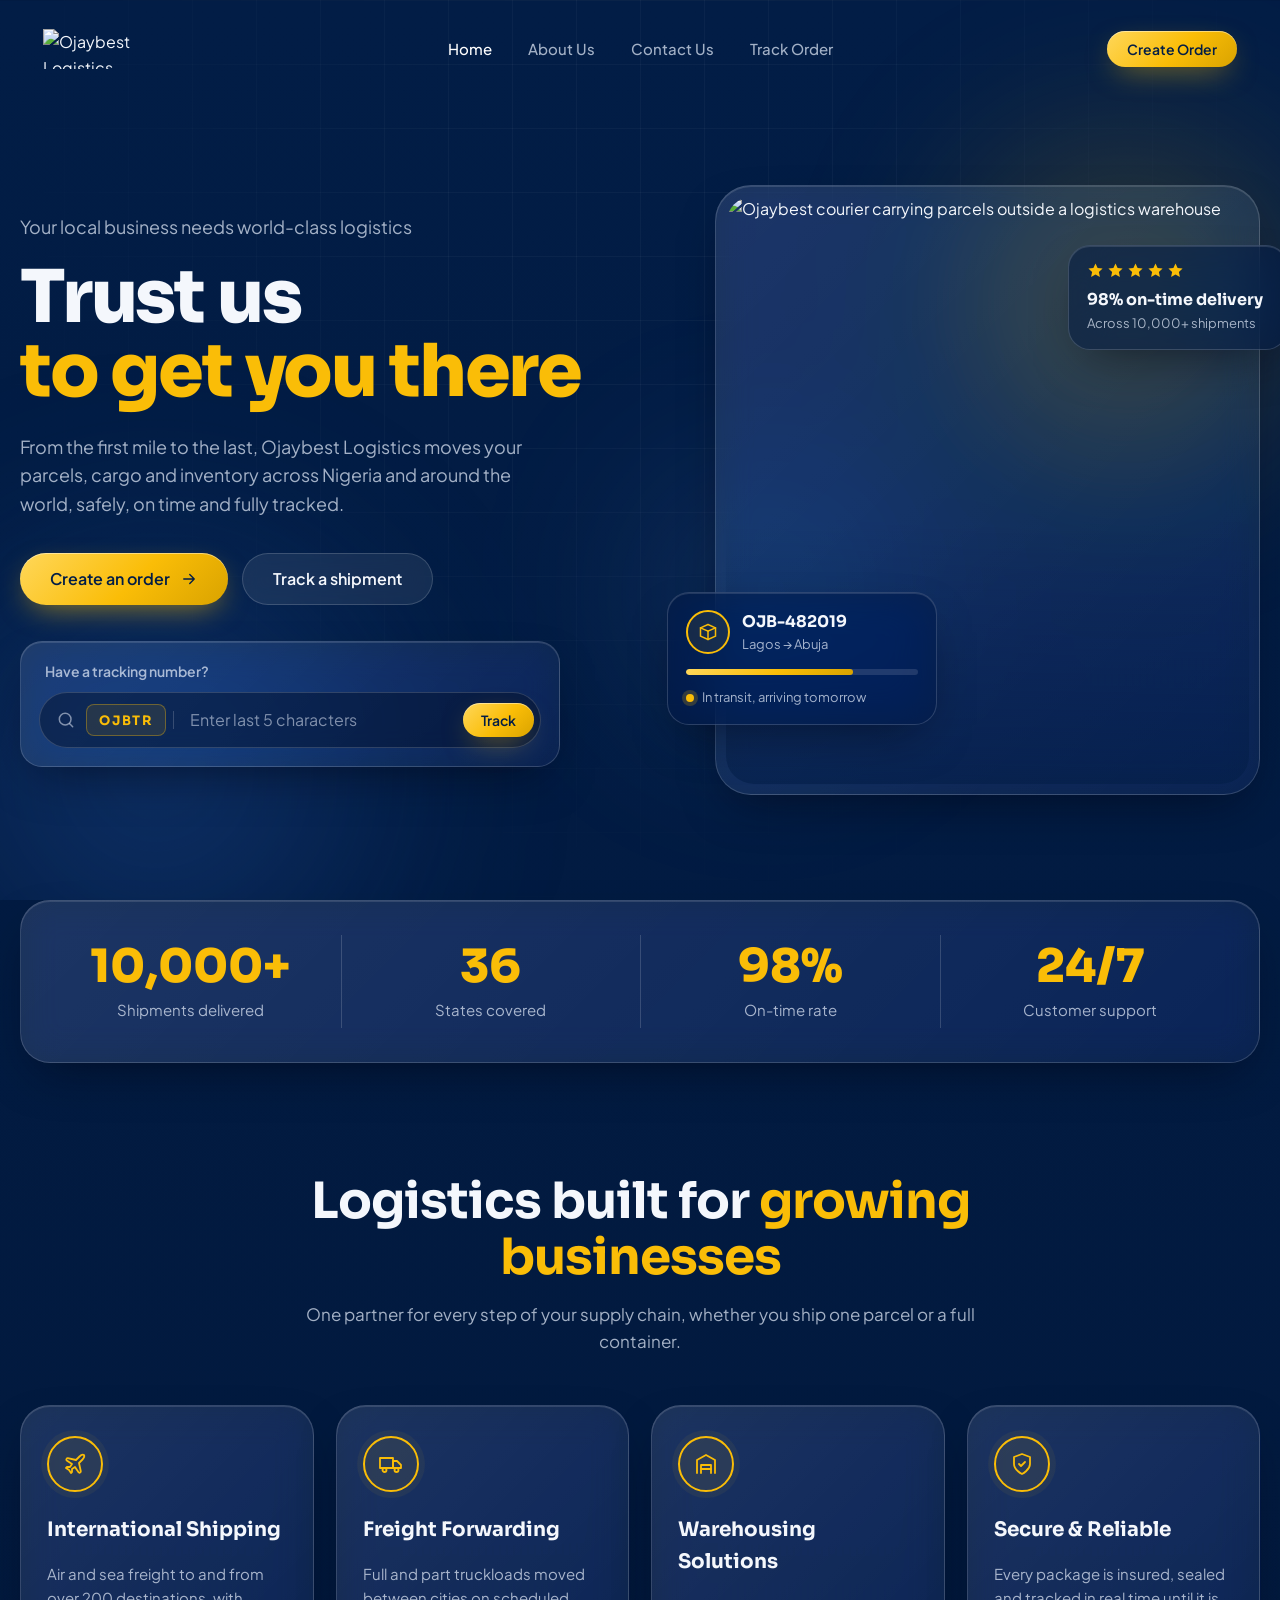
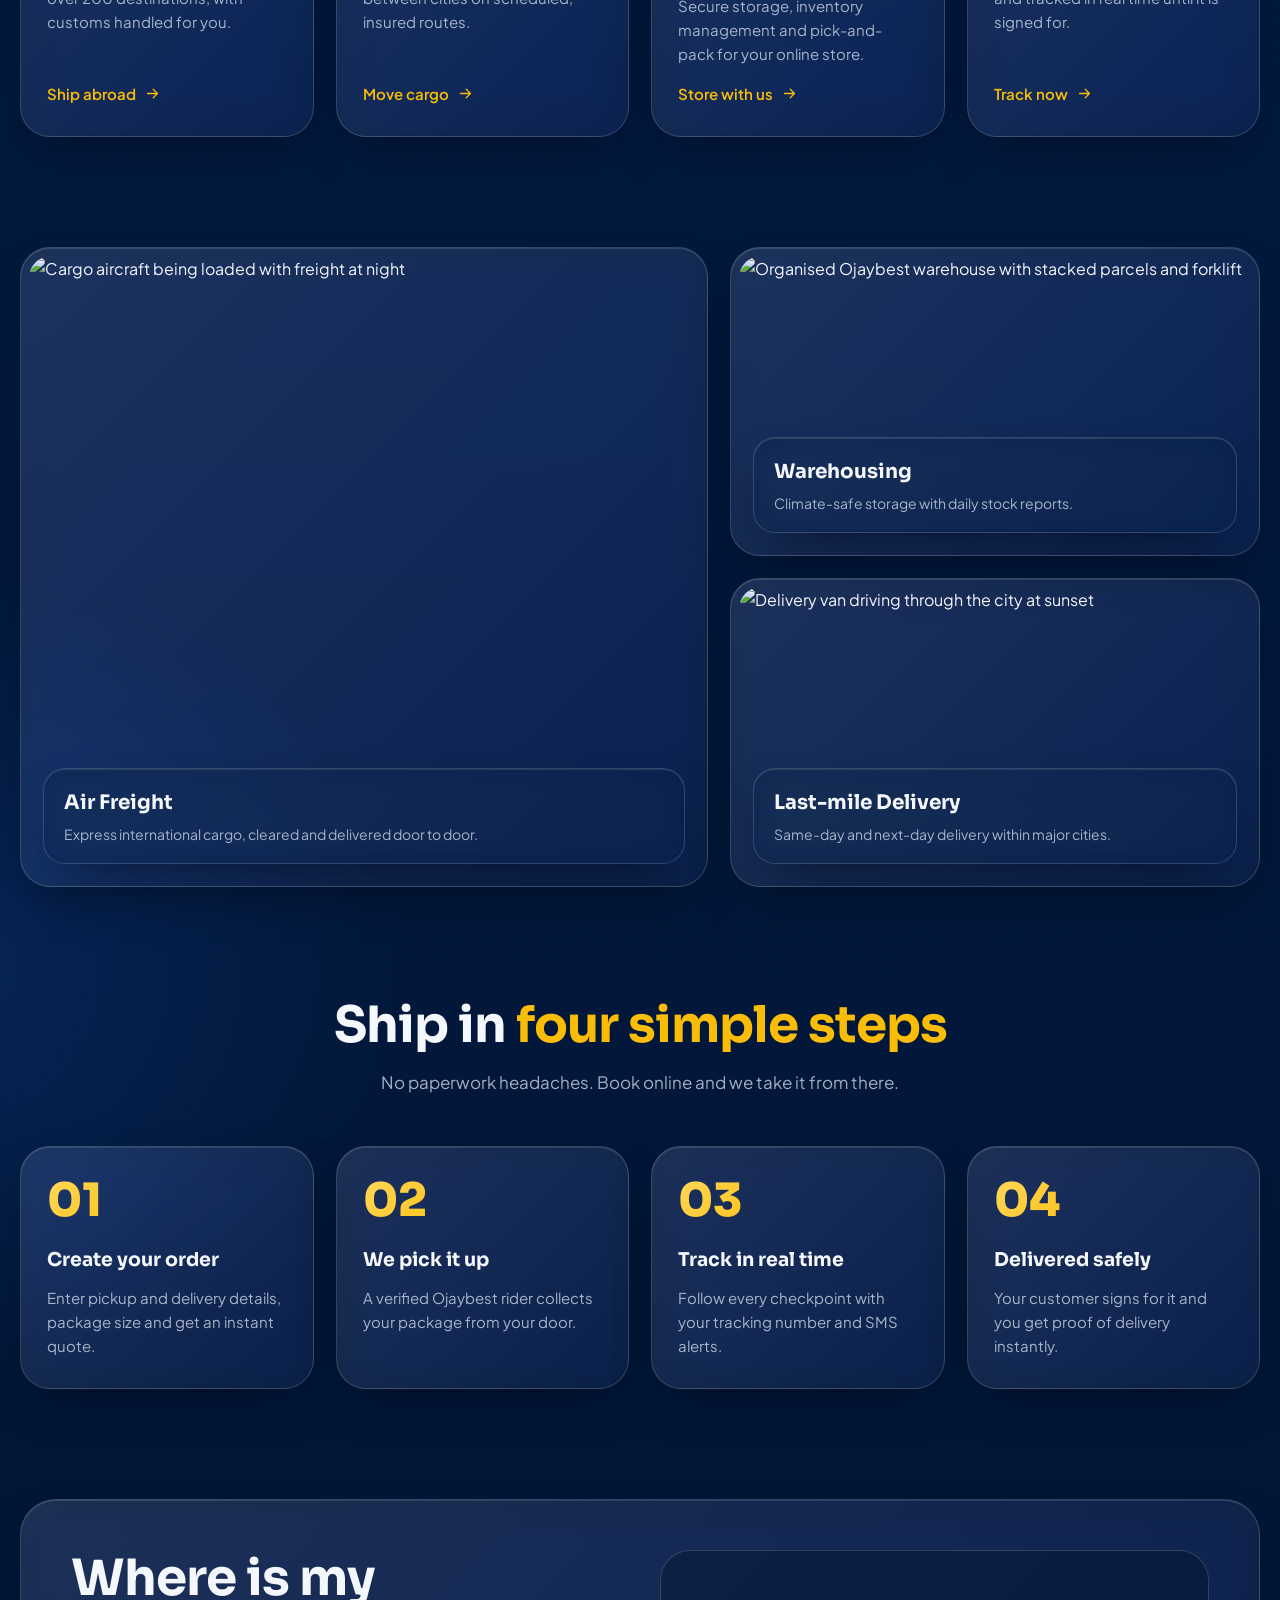
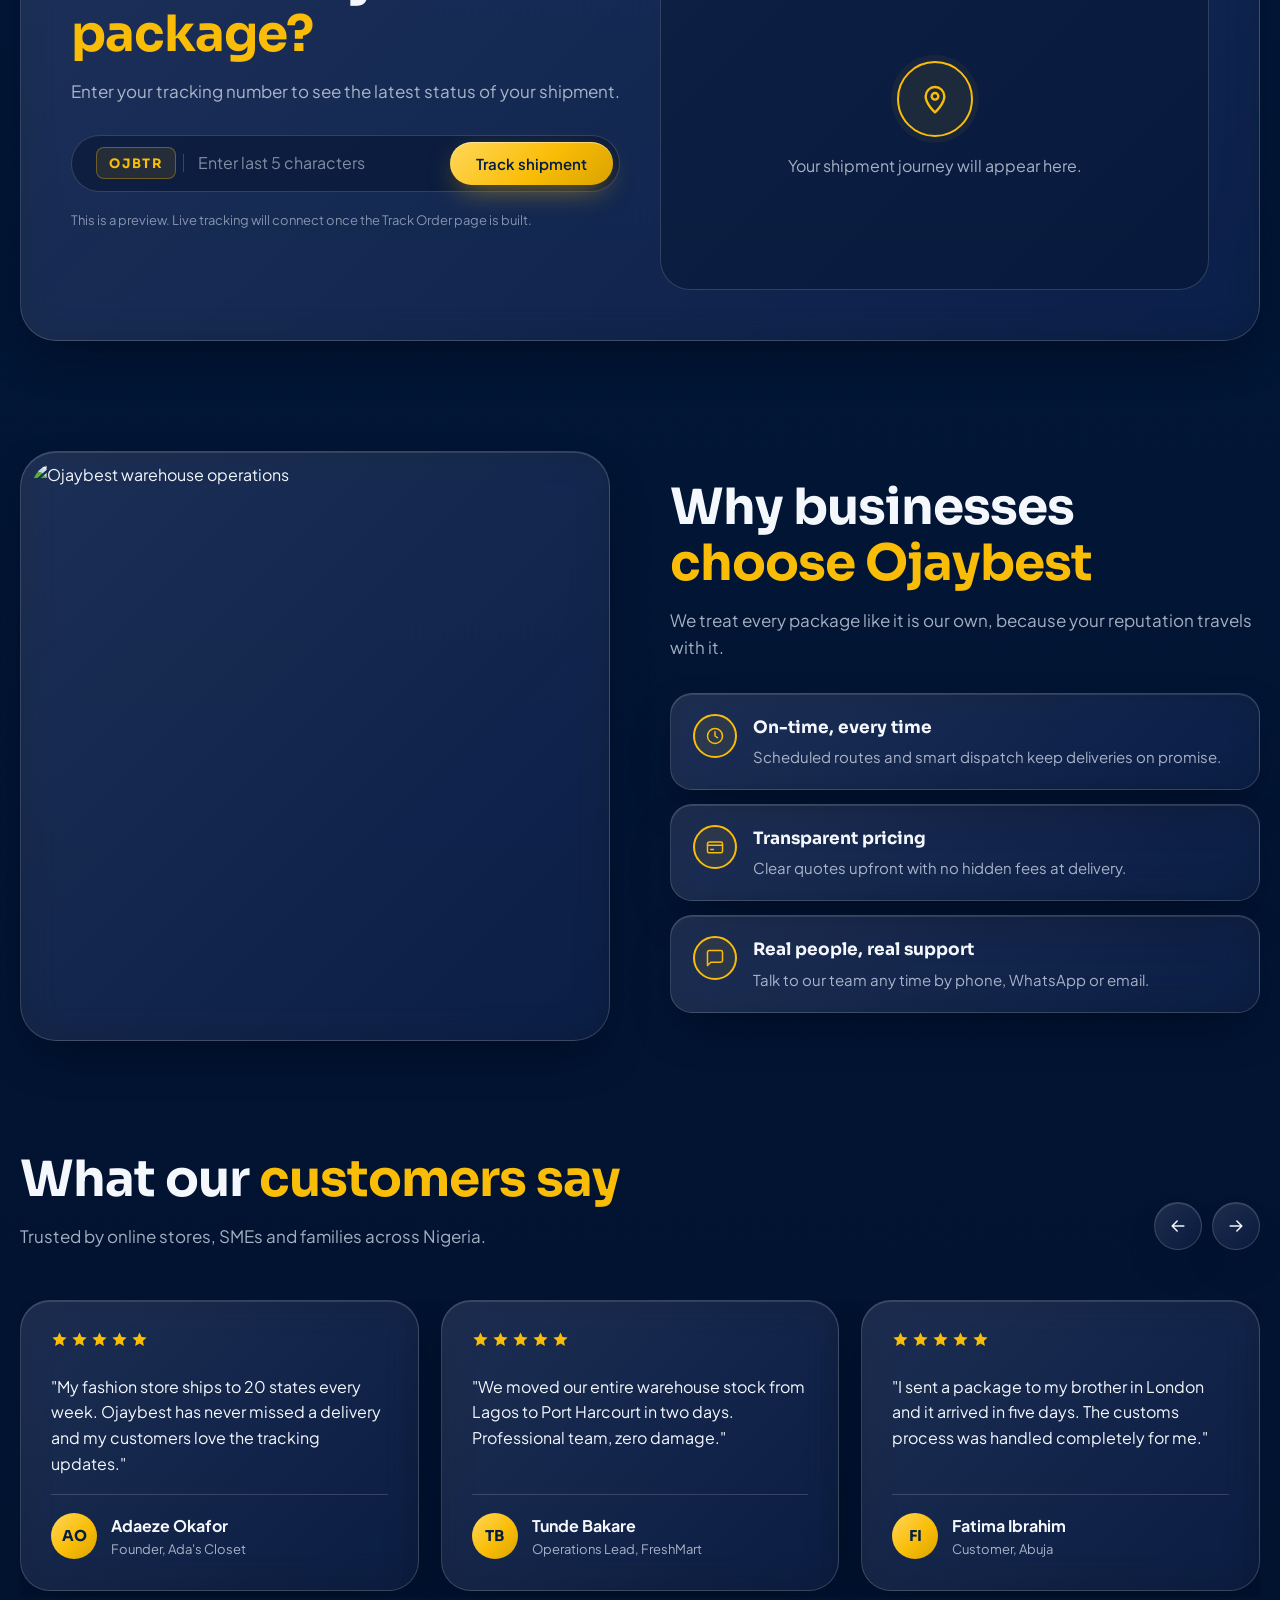
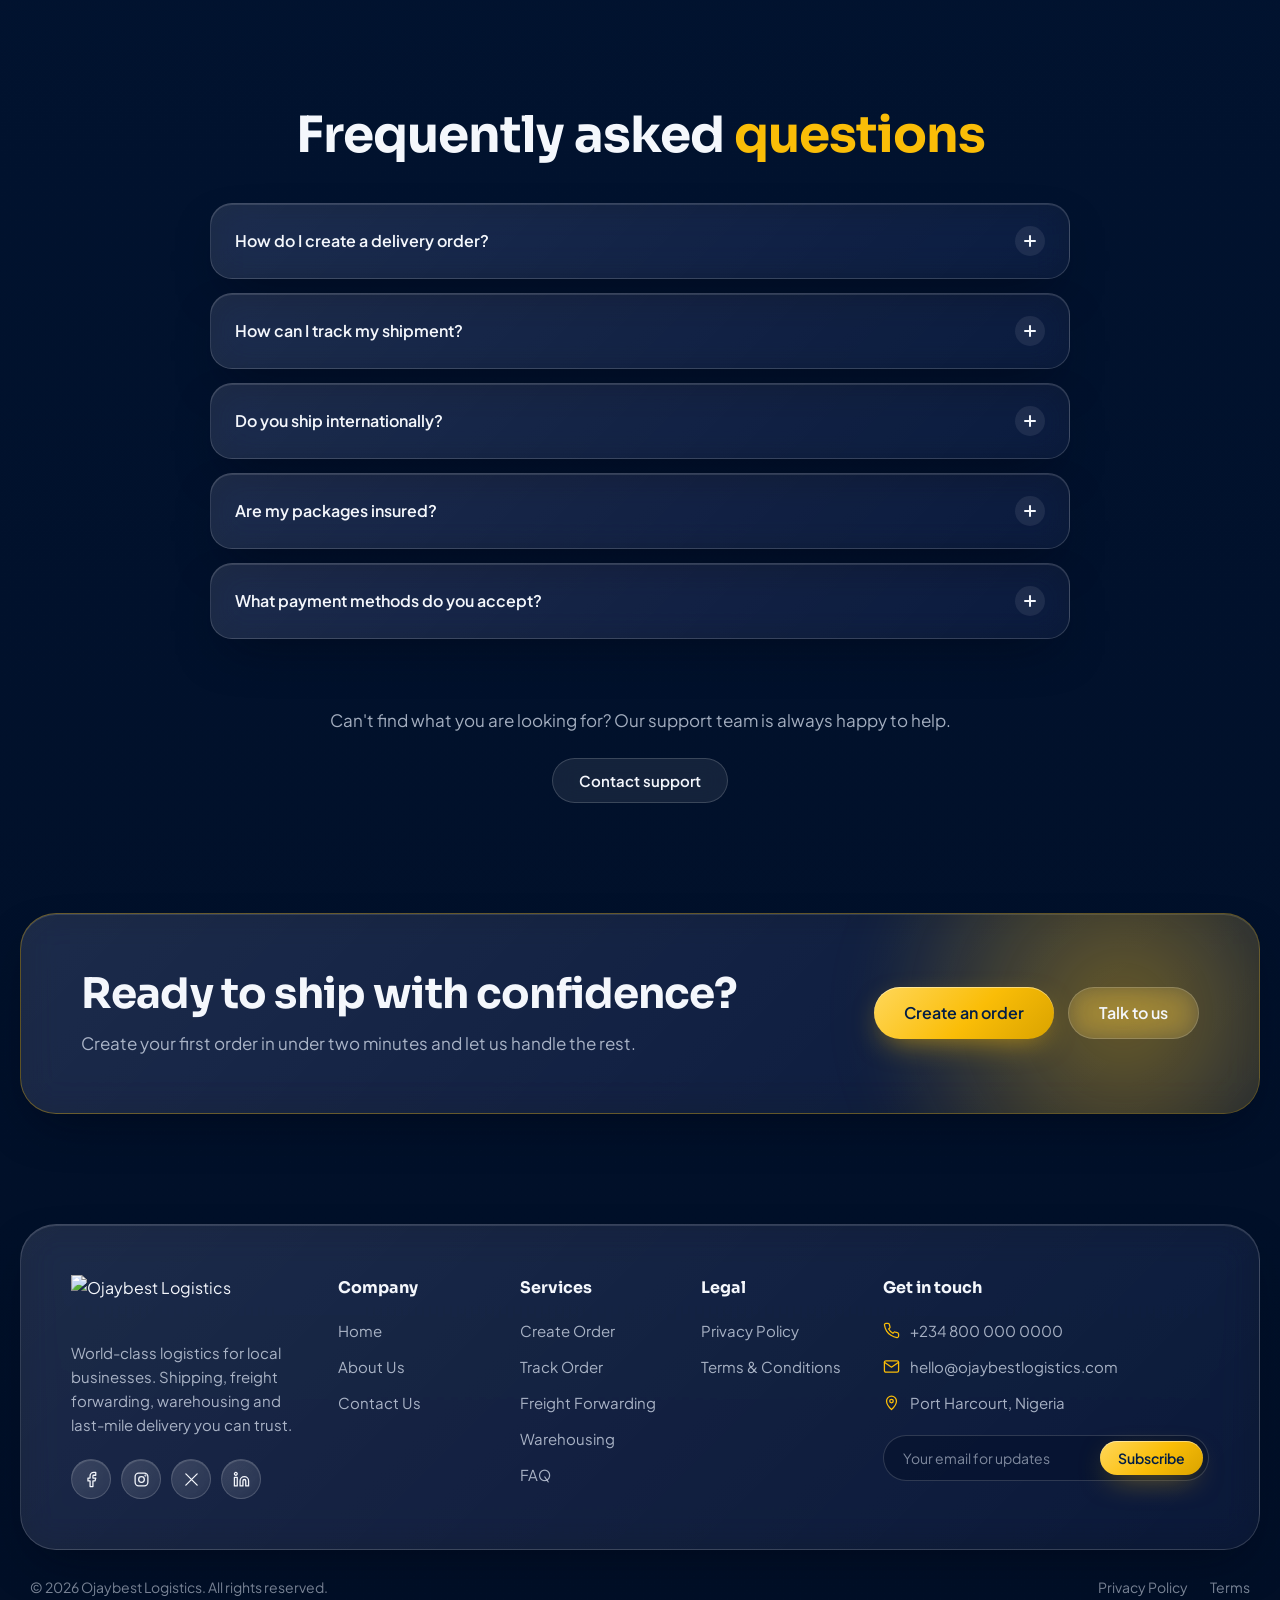
==== index.html @ 2b267877 "Add files via upload" ====
<!DOCTYPE html>
<html lang="en">
<head>
  <meta charset="UTF-8" />
  <meta name="viewport" content="width=device-width, initial-scale=1.0" />
  <title>Ojaybest Logistics | Trusted Shipping, Freight &amp; Delivery in Nigeria</title>
  <meta name="description" content="Ojaybest Logistics delivers world-class shipping, freight forwarding, warehousing and last-mile delivery for local businesses. Create an order or track your shipment in seconds." />
  <meta property="og:title" content="Ojaybest Logistics | Trust us to get you there" />
  <meta property="og:description" content="International shipping, freight forwarding, warehousing and secure last-mile delivery for growing businesses." />
  <meta property="og:type" content="website" />
  <meta name="twitter:card" content="summary_large_image" />
  <meta name="theme-color" content="#021d46" />
  <link rel="icon" type="image/png" href="assets/favicon.png?" />

  <link rel="preconnect" href="https://fonts.googleapis.com" />
  <link rel="preconnect" href="https://fonts.gstatic.com" crossorigin />
  <link href="https://fonts.googleapis.com/css2?family=Plus+Jakarta+Sans:wght@400;500;600;700&family=Sora:wght@500;600;700;800&display=swap" rel="stylesheet" />

  <link rel="stylesheet" href="styles.css" />
</head>
<body>

  <!-- Ambient glass background -->
  <div class="ambient" aria-hidden="true">
    <span class="orb orb--gold"></span>
    <span class="orb orb--blue"></span>
    <span class="orb orb--sky"></span>
    <span class="grid-lines"></span>
  </div>

  <!-- ============ NAVIGATION ============ -->
  <header class="site-header" id="siteHeader">
    <nav class="nav glass" aria-label="Main navigation">
      <a href="index.html" class="nav__brand" aria-label="Ojaybest Logistics home">
        <img src="assets/ojaybest-logo.png" alt="Ojaybest Logistics" width="134" height="40" />
      </a>

      <ul class="nav__links" id="navLinks">
        <li><a href="index.html" class="nav__link is-active" aria-current="page">Home</a></li>
        <li><a href="about.html" class="nav__link">About Us</a></li>
        <li><a href="contact.html" class="nav__link">Contact Us</a></li>
        <li><a href="track-order.html" class="nav__link">Track Order</a></li>
      </ul>

      <div class="nav__actions">
        <a href="create-order.html" class="btn btn--gold btn--sm nav__cta">Create Order</a>
        <button class="nav__toggle" id="navToggle" aria-label="Open menu" aria-expanded="false" aria-controls="mobileMenu">
          <span></span><span></span><span></span>
        </button>
      </div>
    </nav>

    <!-- Mobile menu -->
    <div class="mobile-menu glass" id="mobileMenu" hidden>
      <a href="index.html" class="mobile-menu__link is-active">Home</a>
      <a href="about.html" class="mobile-menu__link">About Us</a>
      <a href="contact.html" class="mobile-menu__link">Contact Us</a>
      <a href="track-order.html" class="mobile-menu__link">Track Order</a>
      <a href="create-order.html" class="btn btn--gold btn--sm mobile-menu__cta">Create Order</a>
    </div>
  </header>

  <main>
    <!-- ============ HERO ============ -->
    <section class="hero container" id="home">
      <div class="hero__content reveal">
        <p class="hero__lead">Your local business needs world-class logistics</p>
        <h1 class="hero__title">
          Trust us<br />
          <span class="text-gold">to get you there</span>
        </h1>
        <p class="hero__text">
          From the first mile to the last, Ojaybest Logistics moves your parcels, cargo and
          inventory across Nigeria and around the world, safely, on time and fully tracked.
        </p>

        <div class="hero__ctas">
          <a href="create-order.html" class="btn btn--gold btn--lg">
            Create an order
            <svg class="btn__arrow" viewBox="0 0 24 24" aria-hidden="true"><path d="M5 12h14M13 6l6 6-6 6"/></svg>
          </a>
          <a href="track-order.html" class="btn btn--glass btn--lg">Track a shipment</a>
        </div>

        <form class="quick-track glass" id="quickTrackForm" novalidate>
          <label for="quickTrackInput" class="quick-track__label">Have a tracking number?</label>
          <div class="quick-track__row">
            <span class="quick-track__icon" aria-hidden="true">
              <svg viewBox="0 0 24 24"><circle cx="11" cy="11" r="7"/><path d="m20 20-3.5-3.5"/></svg>
            </span>
            <span class="track-prefix" aria-hidden="true">OJBTR</span>
            <input id="quickTrackInput" class="track-suffix" type="text" size="1" placeholder="Enter last 5 characters" maxlength="5" autocapitalize="characters" spellcheck="false" autocomplete="off" aria-label="Last 5 characters of your tracking number, OJBTR added automatically" />


            <button type="submit" class="btn btn--gold btn--sm">Track</button>
          </div>
          <p class="quick-track__error" id="quickTrackError" role="alert"></p>
        </form>
      </div>

      <div class="hero__visual reveal reveal--delay">
        <div class="hero__frame glass">
          <img src="assets/hero-courier.jpg" alt="Ojaybest courier carrying parcels outside a logistics warehouse" width="1000" height="1125" />
        </div>

        <div class="float-card float-card--shipment glass">
          <div class="float-card__head">
            <span class="icon-ring icon-ring--sm" aria-hidden="true">
              <svg viewBox="0 0 24 24"><path d="M3 7l9-4 9 4-9 4-9-4z"/><path d="M3 7v10l9 4 9-4V7"/><path d="M12 11v10"/></svg>
            </span>
            <div>
              <p class="float-card__title">OJB-482019</p>
              <p class="float-card__meta">Lagos &rarr; Abuja</p>
            </div>
          </div>
          <div class="progress" aria-label="Shipment progress 72%">
            <span class="progress__bar" style="--p: 72%"></span>
          </div>
          <p class="float-card__meta"><span class="dot"></span> In transit, arriving tomorrow</p>
        </div>

        <div class="float-card float-card--rating glass">
          <div class="stars" aria-label="Rated 5 out of 5">
            <svg viewBox="0 0 24 24"><path d="m12 2 3 6.5 7 .8-5.2 4.8 1.4 7L12 17.6 5.8 21l1.4-7L2 9.3l7-.8z"/></svg>
            <svg viewBox="0 0 24 24"><path d="m12 2 3 6.5 7 .8-5.2 4.8 1.4 7L12 17.6 5.8 21l1.4-7L2 9.3l7-.8z"/></svg>
            <svg viewBox="0 0 24 24"><path d="m12 2 3 6.5 7 .8-5.2 4.8 1.4 7L12 17.6 5.8 21l1.4-7L2 9.3l7-.8z"/></svg>
            <svg viewBox="0 0 24 24"><path d="m12 2 3 6.5 7 .8-5.2 4.8 1.4 7L12 17.6 5.8 21l1.4-7L2 9.3l7-.8z"/></svg>
            <svg viewBox="0 0 24 24"><path d="m12 2 3 6.5 7 .8-5.2 4.8 1.4 7L12 17.6 5.8 21l1.4-7L2 9.3l7-.8z"/></svg>
          </div>
          <p class="float-card__title">98% on-time delivery</p>
          <p class="float-card__meta">Across 10,000+ shipments</p>
        </div>
      </div>
    </section>

    <!-- ============ STATS ============ -->
    <section class="container">
      <div class="stats glass reveal">
        <div class="stat">
          <p class="stat__num"><span data-count="10000">0</span>+</p>
          <p class="stat__label">Shipments delivered</p>
        </div>
        <div class="stat">
          <p class="stat__num"><span data-count="36">0</span></p>
          <p class="stat__label">States covered</p>
        </div>
        <div class="stat">
          <p class="stat__num"><span data-count="98">0</span>%</p>
          <p class="stat__label">On-time rate</p>
        </div>
        <div class="stat">
          <p class="stat__num">24/7</p>
          <p class="stat__label">Customer support</p>
        </div>
      </div>
    </section>

    <!-- ============ SERVICES ============ -->
    <section class="section container" id="services">
      <div class="section__head reveal">
        <h2 class="section__title">Logistics built for <span class="text-gold">growing businesses</span></h2>
        <p class="section__text">One partner for every step of your supply chain, whether you ship one parcel or a full container.</p>
      </div>

      <div class="services">
        <article class="service glass reveal">
          <span class="icon-ring" aria-hidden="true">
            <svg viewBox="0 0 24 24"><path d="M17.8 19.2 16 11l3.5-3.5C21 6 21.5 4 21 3c-1-.5-3 0-4.5 1.5L13 8 4.8 6.2c-.5-.1-.9.1-1.1.5l-.3.5c-.2.5-.1 1 .3 1.3L9 12l-2 3H4l-1 1 3 2 2 3 1-1v-3l3-2 3.5 5.3c.3.4.8.5 1.3.3l.5-.2c.4-.3.6-.7.5-1.2z"/></svg>
          </span>
          <h3 class="service__title">International Shipping</h3>
          <p class="service__text">Air and sea freight to and from over 200 destinations, with customs handled for you.</p>
          <a href="create-order.html" class="service__link">Ship abroad <svg viewBox="0 0 24 24" aria-hidden="true"><path d="M5 12h14M13 6l6 6-6 6"/></svg></a>
        </article>

        <article class="service glass reveal">
          <span class="icon-ring" aria-hidden="true">
            <svg viewBox="0 0 24 24"><path d="M1 6h13v10H1z"/><path d="M14 9h4l4 4v3h-8z"/><circle cx="5.5" cy="18" r="2"/><circle cx="17.5" cy="18" r="2"/></svg>
          </span>
          <h3 class="service__title">Freight Forwarding</h3>
          <p class="service__text">Full and part truckloads moved between cities on scheduled, insured routes.</p>
          <a href="create-order.html" class="service__link">Move cargo <svg viewBox="0 0 24 24" aria-hidden="true"><path d="M5 12h14M13 6l6 6-6 6"/></svg></a>
        </article>

        <article class="service glass reveal">
          <span class="icon-ring" aria-hidden="true">
            <svg viewBox="0 0 24 24"><path d="M3 21V8l9-5 9 5v13"/><path d="M7 21v-8h10v8"/><path d="M7 17h10"/></svg>
          </span>
          <h3 class="service__title">Warehousing Solutions</h3>
          <p class="service__text">Secure storage, inventory management and pick-and-pack for your online store.</p>
          <a href="contact.html" class="service__link">Store with us <svg viewBox="0 0 24 24" aria-hidden="true"><path d="M5 12h14M13 6l6 6-6 6"/></svg></a>
        </article>

        <article class="service glass reveal">
          <span class="icon-ring" aria-hidden="true">
            <svg viewBox="0 0 24 24"><path d="M12 22s8-4 8-10V5l-8-3-8 3v7c0 6 8 10 8 10z"/><path d="m9 12 2 2 4-4"/></svg>
          </span>
          <h3 class="service__title">Secure &amp; Reliable</h3>
          <p class="service__text">Every package is insured, sealed and tracked in real time until it is signed for.</p>
          <a href="track-order.html" class="service__link">Track now <svg viewBox="0 0 24 24" aria-hidden="true"><path d="M5 12h14M13 6l6 6-6 6"/></svg></a>
        </article>
      </div>
    </section>

    <!-- ============ SHOWCASE ============ -->
    <section class="section container">
      <div class="showcase">
        <figure class="showcase__card showcase__card--tall glass reveal">
          <img src="assets/air-freight.jpg" alt="Cargo aircraft being loaded with freight at night" loading="lazy" width="1100" height="825" />
          <figcaption class="showcase__caption glass">
            <h3>Air Freight</h3>
            <p>Express international cargo, cleared and delivered door to door.</p>
          </figcaption>
        </figure>
        <figure class="showcase__card glass reveal">
          <img src="assets/warehouse.jpg" alt="Organised Ojaybest warehouse with stacked parcels and forklift" loading="lazy" width="1100" height="825" />
          <figcaption class="showcase__caption glass">
            <h3>Warehousing</h3>
            <p>Climate-safe storage with daily stock reports.</p>
          </figcaption>
        </figure>
        <figure class="showcase__card glass reveal">
          <img src="assets/last-mile.jpg" alt="Delivery van driving through the city at sunset" loading="lazy" width="1100" height="825" />
          <figcaption class="showcase__caption glass">
            <h3>Last-mile Delivery</h3>
            <p>Same-day and next-day delivery within major cities.</p>
          </figcaption>
        </figure>
      </div>
    </section>

    <!-- ============ HOW IT WORKS ============ -->
    <section class="section container" id="how-it-works">
      <div class="section__head reveal">
        <h2 class="section__title">Ship in <span class="text-gold">four simple steps</span></h2>
        <p class="section__text">No paperwork headaches. Book online and we take it from there.</p>
      </div>

      <ol class="steps">
        <li class="step glass reveal">
          <span class="step__num">01</span>
          <h3 class="step__title">Create your order</h3>
          <p class="step__text">Enter pickup and delivery details, package size and get an instant quote.</p>
        </li>
        <li class="step glass reveal">
          <span class="step__num">02</span>
          <h3 class="step__title">We pick it up</h3>
          <p class="step__text">A verified Ojaybest rider collects your package from your door.</p>
        </li>
        <li class="step glass reveal">
          <span class="step__num">03</span>
          <h3 class="step__title">Track in real time</h3>
          <p class="step__text">Follow every checkpoint with your tracking number and SMS alerts.</p>
        </li>
        <li class="step glass reveal">
          <span class="step__num">04</span>
          <h3 class="step__title">Delivered safely</h3>
          <p class="step__text">Your customer signs for it and you get proof of delivery instantly.</p>
        </li>
      </ol>
    </section>

    <!-- ============ TRACK ============ -->
    <section class="section container" id="track">
      <div class="track glass reveal">
        <div class="track__intro">
          <h2 class="section__title">Where is my <span class="text-gold">package?</span></h2>
          <p class="section__text">Enter your tracking number to see the latest status of your shipment.</p>

          <form class="track__form" id="trackForm" novalidate>
            <label for="trackInput" class="sr-only">Last 5 characters of your tracking number, OJBTR added automatically</label>
            <div class="track__field">
              <span class="track-prefix" aria-hidden="true">OJBTR</span>
              <input id="trackInput" class="track-suffix" type="text" size="1" placeholder="Enter last 5 characters" maxlength="5" autocapitalize="characters" spellcheck="false" autocomplete="off" />

            </div>

            <button type="submit" class="btn btn--gold">Track shipment</button>
          </form>
          <p class="track__error" id="trackError" role="alert"></p>
          <p class="track__note">This is a preview. Live tracking will connect once the Track Order page is built.</p>
        </div>

        <div class="track__result" id="trackResult" aria-live="polite">
          <div class="track__empty">
            <span class="icon-ring icon-ring--lg" aria-hidden="true">
              <svg viewBox="0 0 24 24"><path d="M12 22s7-6.2 7-12a7 7 0 1 0-14 0c0 5.8 7 12 7 12z"/><circle cx="12" cy="10" r="2.5"/></svg>
            </span>
            <p>Your shipment journey will appear here.</p>
          </div>
        </div>
      </div>
    </section>

    <!-- ============ WHY US ============ -->
    <section class="section container">
      <div class="why">
        <div class="why__media glass reveal">
          <img src="assets/warehouse.jpg" alt="Ojaybest warehouse operations" loading="lazy" width="1100" height="825" />
        </div>
        <div class="why__content reveal reveal--delay">
          <h2 class="section__title">Why businesses <span class="text-gold">choose Ojaybest</span></h2>
          <p class="section__text">We treat every package like it is our own, because your reputation travels with it.</p>

          <ul class="why__list">
            <li class="why__item glass">
              <span class="icon-ring icon-ring--sm" aria-hidden="true"><svg viewBox="0 0 24 24"><circle cx="12" cy="12" r="9"/><path d="M12 7v5l3 2"/></svg></span>
              <div><h3>On-time, every time</h3><p>Scheduled routes and smart dispatch keep deliveries on promise.</p></div>
            </li>
            <li class="why__item glass">
              <span class="icon-ring icon-ring--sm" aria-hidden="true"><svg viewBox="0 0 24 24"><rect x="3" y="6" width="18" height="13" rx="2"/><path d="M3 10h18"/><path d="M7 15h3"/></svg></span>
              <div><h3>Transparent pricing</h3><p>Clear quotes upfront with no hidden fees at delivery.</p></div>
            </li>
            <li class="why__item glass">
              <span class="icon-ring icon-ring--sm" aria-hidden="true"><svg viewBox="0 0 24 24"><path d="M21 15a2 2 0 0 1-2 2H7l-4 4V5a2 2 0 0 1 2-2h14a2 2 0 0 1 2 2z"/></svg></span>
              <div><h3>Real people, real support</h3><p>Talk to our team any time by phone, WhatsApp or email.</p></div>
            </li>
          </ul>
        </div>
      </div>
    </section>

    <!-- ============ TESTIMONIALS ============ -->
    <section class="section container" id="reviews">
      <div class="section__head section__head--row reveal">
        <div>
          <h2 class="section__title">What our <span class="text-gold">customers say</span></h2>
          <p class="section__text">Trusted by online stores, SMEs and families across Nigeria.</p>
        </div>
        <div class="slider-controls">
          <button class="round-btn glass" id="prevReview" aria-label="Previous review">
            <svg viewBox="0 0 24 24"><path d="M19 12H5M11 18l-6-6 6-6"/></svg>
          </button>
          <button class="round-btn glass" id="nextReview" aria-label="Next review">
            <svg viewBox="0 0 24 24"><path d="M5 12h14M13 6l6 6-6 6"/></svg>
          </button>
        </div>
      </div>

      <div class="reviews" id="reviewsTrack">
        <article class="review glass">
          <div class="stars"><svg viewBox="0 0 24 24"><path d="m12 2 3 6.5 7 .8-5.2 4.8 1.4 7L12 17.6 5.8 21l1.4-7L2 9.3l7-.8z"/></svg><svg viewBox="0 0 24 24"><path d="m12 2 3 6.5 7 .8-5.2 4.8 1.4 7L12 17.6 5.8 21l1.4-7L2 9.3l7-.8z"/></svg><svg viewBox="0 0 24 24"><path d="m12 2 3 6.5 7 .8-5.2 4.8 1.4 7L12 17.6 5.8 21l1.4-7L2 9.3l7-.8z"/></svg><svg viewBox="0 0 24 24"><path d="m12 2 3 6.5 7 .8-5.2 4.8 1.4 7L12 17.6 5.8 21l1.4-7L2 9.3l7-.8z"/></svg><svg viewBox="0 0 24 24"><path d="m12 2 3 6.5 7 .8-5.2 4.8 1.4 7L12 17.6 5.8 21l1.4-7L2 9.3l7-.8z"/></svg></div>
          <p class="review__text">"My fashion store ships to 20 states every week. Ojaybest has never missed a delivery and my customers love the tracking updates."</p>
          <div class="review__author"><span class="avatar">AO</span><div><p class="review__name">Adaeze Okafor</p><p class="review__role">Founder, Ada's Closet</p></div></div>
        </article>
        <article class="review glass">
          <div class="stars"><svg viewBox="0 0 24 24"><path d="m12 2 3 6.5 7 .8-5.2 4.8 1.4 7L12 17.6 5.8 21l1.4-7L2 9.3l7-.8z"/></svg><svg viewBox="0 0 24 24"><path d="m12 2 3 6.5 7 .8-5.2 4.8 1.4 7L12 17.6 5.8 21l1.4-7L2 9.3l7-.8z"/></svg><svg viewBox="0 0 24 24"><path d="m12 2 3 6.5 7 .8-5.2 4.8 1.4 7L12 17.6 5.8 21l1.4-7L2 9.3l7-.8z"/></svg><svg viewBox="0 0 24 24"><path d="m12 2 3 6.5 7 .8-5.2 4.8 1.4 7L12 17.6 5.8 21l1.4-7L2 9.3l7-.8z"/></svg><svg viewBox="0 0 24 24"><path d="m12 2 3 6.5 7 .8-5.2 4.8 1.4 7L12 17.6 5.8 21l1.4-7L2 9.3l7-.8z"/></svg></div>
          <p class="review__text">"We moved our entire warehouse stock from Lagos to Port Harcourt in two days. Professional team, zero damage."</p>
          <div class="review__author"><span class="avatar">TB</span><div><p class="review__name">Tunde Bakare</p><p class="review__role">Operations Lead, FreshMart</p></div></div>
        </article>
        <article class="review glass">
          <div class="stars"><svg viewBox="0 0 24 24"><path d="m12 2 3 6.5 7 .8-5.2 4.8 1.4 7L12 17.6 5.8 21l1.4-7L2 9.3l7-.8z"/></svg><svg viewBox="0 0 24 24"><path d="m12 2 3 6.5 7 .8-5.2 4.8 1.4 7L12 17.6 5.8 21l1.4-7L2 9.3l7-.8z"/></svg><svg viewBox="0 0 24 24"><path d="m12 2 3 6.5 7 .8-5.2 4.8 1.4 7L12 17.6 5.8 21l1.4-7L2 9.3l7-.8z"/></svg><svg viewBox="0 0 24 24"><path d="m12 2 3 6.5 7 .8-5.2 4.8 1.4 7L12 17.6 5.8 21l1.4-7L2 9.3l7-.8z"/></svg><svg viewBox="0 0 24 24"><path d="m12 2 3 6.5 7 .8-5.2 4.8 1.4 7L12 17.6 5.8 21l1.4-7L2 9.3l7-.8z"/></svg></div>
          <p class="review__text">"I sent a package to my brother in London and it arrived in five days. The customs process was handled completely for me."</p>
          <div class="review__author"><span class="avatar">FI</span><div><p class="review__name">Fatima Ibrahim</p><p class="review__role">Customer, Abuja</p></div></div>
        </article>
        <article class="review glass">
          <div class="stars"><svg viewBox="0 0 24 24"><path d="m12 2 3 6.5 7 .8-5.2 4.8 1.4 7L12 17.6 5.8 21l1.4-7L2 9.3l7-.8z"/></svg><svg viewBox="0 0 24 24"><path d="m12 2 3 6.5 7 .8-5.2 4.8 1.4 7L12 17.6 5.8 21l1.4-7L2 9.3l7-.8z"/></svg><svg viewBox="0 0 24 24"><path d="m12 2 3 6.5 7 .8-5.2 4.8 1.4 7L12 17.6 5.8 21l1.4-7L2 9.3l7-.8z"/></svg><svg viewBox="0 0 24 24"><path d="m12 2 3 6.5 7 .8-5.2 4.8 1.4 7L12 17.6 5.8 21l1.4-7L2 9.3l7-.8z"/></svg><svg viewBox="0 0 24 24"><path d="m12 2 3 6.5 7 .8-5.2 4.8 1.4 7L12 17.6 5.8 21l1.4-7L2 9.3l7-.8z"/></svg></div>
          <p class="review__text">"Pick-up was on time, the rider was polite and the price was exactly what was quoted online. Highly recommended."</p>
          <div class="review__author"><span class="avatar">CE</span><div><p class="review__name">Chinedu Eze</p><p class="review__role">Owner, Gadget Hub</p></div></div>
        </article>
      </div>
    </section>

    <!-- ============ FAQ ============ -->
    <section class="section container" id="faq">
      <div class="faq">
        <div class="faq__intro reveal">
          <h2 class="section__title">Frequently asked <span class="text-gold">questions</span></h2>

        </div>

        <div class="faq__list reveal reveal--delay">
          <div class="faq__item glass">
            <button class="faq__q" aria-expanded="false">
              How do I create a delivery order?
              <span class="faq__icon" aria-hidden="true"></span>
            </button>
            <div class="faq__a"><p>Click "Create Order", fill in the pickup and delivery addresses, describe your package and confirm. You will receive a tracking number immediately.</p></div>
          </div>
          <div class="faq__item glass">
            <button class="faq__q" aria-expanded="false">
              How can I track my shipment?
              <span class="faq__icon" aria-hidden="true"></span>
            </button>
            <div class="faq__a"><p>Enter your tracking number on the "Track Order" page or in the tracker above to see every checkpoint of your shipment.</p></div>
          </div>
          <div class="faq__item glass">
            <button class="faq__q" aria-expanded="false">
              Do you ship internationally?
              <span class="faq__icon" aria-hidden="true"></span>
            </button>
            <div class="faq__a"><p>Yes. We ship by air and sea to over 200 destinations and handle export documentation and customs clearance for you.</p></div>
          </div>
          <div class="faq__item glass">
            <button class="faq__q" aria-expanded="false">
              Are my packages insured?
              <span class="faq__icon" aria-hidden="true"></span>
            </button>
            <div class="faq__a"><p>Every shipment comes with standard cover. You can add extended insurance for high-value items when creating your order.</p></div>
          </div>
          <div class="faq__item glass">
            <button class="faq__q" aria-expanded="false">
              What payment methods do you accept?
              <span class="faq__icon" aria-hidden="true"></span>
            </button>
            <div class="faq__a"><p>We accept bank transfers, debit cards, and pay-on-pickup for local deliveries. Business accounts can request monthly invoicing.</p></div>
          </div>
        </div>
        <div class="faq__support reveal">
          <p class="section__text">Can't find what you are looking for? Our support team is always happy to help.</p>
          <a href="contact.html" class="btn btn--glass">Contact support</a>
        </div>
      </div>
    </section>

    <!-- ============ CTA ============ -->
    <section class="section container">
      <div class="cta glass reveal">
        <div class="cta__glow" aria-hidden="true"></div>
        <div class="cta__content">
          <h2 class="cta__title">Ready to ship with confidence?</h2>
          <p class="cta__text">Create your first order in under two minutes and let us handle the rest.</p>
        </div>
        <div class="cta__actions">
          <a href="create-order.html" class="btn btn--gold btn--lg">Create an order</a>
          <a href="contact.html" class="btn btn--glass btn--lg">Talk to us</a>
        </div>
      </div>
    </section>
  </main>

  <!-- ============ FOOTER ============ -->
  <footer class="footer">
    <div class="container">
      <div class="footer__top glass">
        <div class="footer__brand">
          <img src="assets/ojaybest-logo.png" alt="Ojaybest Logistics" width="160" height="48" loading="lazy" />
          <p>World-class logistics for local businesses. Shipping, freight forwarding, warehousing and last-mile delivery you can trust.</p>
          <div class="socials">
            <a href="#" class="round-btn round-btn--sm glass" aria-label="Facebook"><svg viewBox="0 0 24 24"><path d="M18 2h-3a5 5 0 0 0-5 5v3H7v4h3v8h4v-8h3l1-4h-4V7a1 1 0 0 1 1-1h3z"/></svg></a>
            <a href="#" class="round-btn round-btn--sm glass" aria-label="Instagram"><svg viewBox="0 0 24 24"><rect x="3" y="3" width="18" height="18" rx="5"/><circle cx="12" cy="12" r="4"/><circle cx="17.5" cy="6.5" r=".5"/></svg></a>
            <a href="#" class="round-btn round-btn--sm glass" aria-label="X (Twitter)"><svg viewBox="0 0 24 24"><path d="M4 4l16 16M20 4 4 20"/></svg></a>
            <a href="#" class="round-btn round-btn--sm glass" aria-label="LinkedIn"><svg viewBox="0 0 24 24"><path d="M16 8a6 6 0 0 1 6 6v7h-4v-7a2 2 0 0 0-4 0v7h-4v-7a6 6 0 0 1 6-6z"/><path d="M2 9h4v12H2z"/><circle cx="4" cy="4" r="2"/></svg></a>
          </div>
        </div>

        <div class="footer__col">
          <h4>Company</h4>
          <a href="index.html">Home</a>
          <a href="about.html">About Us</a>
          <a href="contact.html">Contact Us</a>
        </div>

        <div class="footer__col">
          <h4>Services</h4>
          <a href="create-order.html">Create Order</a>
          <a href="track-order.html">Track Order</a>
          <a href="#services">Freight Forwarding</a>
          <a href="#services">Warehousing</a>
          <a href="faq.html">FAQ</a>
        </div>

        <div class="footer__col">
          <h4>Legal</h4>
          <a href="privacy-policy.html">Privacy Policy</a>
          <a href="terms.html">Terms &amp; Conditions</a>
        </div>

        <div class="footer__col footer__contact">
          <h4>Get in touch</h4>
          <p><svg viewBox="0 0 24 24"><path d="M22 16.9v3a2 2 0 0 1-2.2 2 19.8 19.8 0 0 1-8.6-3.1 19.5 19.5 0 0 1-6-6A19.8 19.8 0 0 1 2.1 4.2 2 2 0 0 1 4.1 2h3a2 2 0 0 1 2 1.7c.1 1 .4 1.9.7 2.8a2 2 0 0 1-.5 2.1L8 9.9a16 16 0 0 0 6 6l1.3-1.3a2 2 0 0 1 2.1-.4c.9.3 1.8.6 2.8.7a2 2 0 0 1 1.7 2z"/></svg> +234 800 000 0000</p>
          <p><svg viewBox="0 0 24 24"><rect x="2" y="4" width="20" height="16" rx="2"/><path d="m22 6-10 7L2 6"/></svg> hello@ojaybestlogistics.com</p>
          <p><svg viewBox="0 0 24 24"><path d="M12 22s7-6.2 7-12a7 7 0 1 0-14 0c0 5.8 7 12 7 12z"/><circle cx="12" cy="10" r="2.5"/></svg> Port Harcourt, Nigeria</p>

          <form class="newsletter" id="newsletterForm" novalidate>
            <label for="newsletterEmail" class="sr-only">Email address</label>
            <input id="newsletterEmail" type="email" placeholder="Your email for updates" />
            <button type="submit" class="btn btn--gold btn--sm">Subscribe</button>
          </form>
          <p class="newsletter__msg" id="newsletterMsg" role="status"></p>
        </div>
      </div>

      <div class="footer__bottom">
        <p>&copy; <span id="year"></span> Ojaybest Logistics. All rights reserved.</p>
        <div class="footer__legal">
          <a href="privacy-policy.html">Privacy Policy</a>
          <a href="terms.html">Terms</a>
        </div>
      </div>
    </div>
  </footer>

  <div class="toast glass" id="toast" role="status" aria-live="polite"></div>

  <script src="script.js"></script>
</body>
</html>
---- styles.css ----
/* =========================================================
   Ojaybest Logistics Home
   Brand: Navy #021D46 · Gold #FABD07 · White
   Style: Glassmorphism
   ========================================================= */

:root {
  /* Brand colours (sampled from the Ojaybest artwork) */
  --navy-950: #010f27;
  --navy-900: #021d46;
  --navy-800: #082a5f;
  --navy-700: #123c7d;
  --navy-500: #2b5fb3;
  --gold: #fabd07;
  --gold-300: #ffd75a;
  --gold-600: #d9a300;
  --white: #ffffff;

  /* Text */
  --text: #f4f7fc;
  --text-muted: rgba(226, 234, 248, 0.72);
  --text-soft: rgba(226, 234, 248, 0.55);

  /* Glass */
  --glass-bg: linear-gradient(135deg, rgba(255, 255, 255, 0.11), rgba(255, 255, 255, 0.04));
  --glass-bg-strong: linear-gradient(135deg, rgba(255, 255, 255, 0.16), rgba(255, 255, 255, 0.06));
  --glass-border: rgba(255, 255, 255, 0.16);
  --glass-border-strong: rgba(255, 255, 255, 0.28);
  --glass-blur: 18px;
  --glass-shadow: 0 20px 50px -20px rgba(0, 6, 20, 0.65), inset 0 1px 0 rgba(255, 255, 255, 0.12);

  /* Gradients */
  --gradient-gold: linear-gradient(135deg, var(--gold-300), var(--gold) 55%, var(--gold-600));
  --gradient-page: radial-gradient(1200px 800px at 85% -10%, #0d3577 0%, transparent 60%),
    radial-gradient(900px 700px at -10% 40%, #072659 0%, transparent 60%),
    linear-gradient(180deg, var(--navy-900) 0%, var(--navy-950) 100%);

  /* Type */
  --font-display: "Sora", system-ui, sans-serif;
  --font-body: "Plus Jakarta Sans", system-ui, sans-serif;

  /* Shape & motion */
  --radius-sm: 14px;
  --radius: 22px;
  --radius-lg: 30px;
  --radius-pill: 999px;
  --ease: cubic-bezier(0.22, 1, 0.36, 1);
  --container: 1240px;
}

/* ---------- Reset ---------- */
*,
*::before,
*::after { box-sizing: border-box; margin: 0; padding: 0; }
html { scroll-behavior: smooth; -webkit-text-size-adjust: 100%; }
body {
  font-family: var(--font-body);
  font-size: 16px;
  line-height: 1.6;
  color: var(--text);
  background: var(--gradient-page);
  background-color: var(--navy-950);
  min-height: 100vh;
  overflow-x: hidden;
  -webkit-font-smoothing: antialiased;
}
img { display: block; max-width: 100%; height: auto; }
a { color: inherit; text-decoration: none; }
button, input { font: inherit; color: inherit; }
button { cursor: pointer; background: none; border: 0; }
ul, ol { list-style: none; }
svg { width: 20px; height: 20px; fill: none; stroke: currentColor; stroke-width: 1.8; stroke-linecap: round; stroke-linejoin: round; flex-shrink: 0; }
.sr-only { position: absolute; width: 1px; height: 1px; overflow: hidden; clip: rect(0 0 0 0); white-space: nowrap; }
:focus-visible { outline: 2px solid var(--gold); outline-offset: 3px; border-radius: 8px; }

.container { width: min(100% - 40px, var(--container)); margin-inline: auto; }
.text-gold { color: var(--gold); }

/* ---------- Ambient background ---------- */
.ambient { position: fixed; inset: 0; z-index: -1; overflow: hidden; pointer-events: none; }
.orb { position: absolute; border-radius: 50%; filter: blur(90px); opacity: 0.55; animation: drift 22s var(--ease) infinite alternate; }
.orb--gold { width: 460px; height: 460px; background: radial-gradient(circle, rgba(250, 189, 7, 0.55), transparent 70%); top: 8%; right: -6%; }
.orb--blue { width: 620px; height: 620px; background: radial-gradient(circle, rgba(43, 95, 179, 0.7), transparent 70%); bottom: -20%; left: -12%; animation-delay: -6s; }
.orb--sky { width: 380px; height: 380px; background: radial-gradient(circle, rgba(120, 170, 255, 0.35), transparent 70%); top: 45%; left: 45%; animation-delay: -12s; }
.grid-lines {
  position: absolute; inset: 0;
  background-image: linear-gradient(rgba(255, 255, 255, 0.035) 1px, transparent 1px),
    linear-gradient(90deg, rgba(255, 255, 255, 0.035) 1px, transparent 1px);
  background-size: 64px 64px;
  mask-image: radial-gradient(ellipse at 50% 20%, #000 20%, transparent 75%);
  -webkit-mask-image: radial-gradient(ellipse at 50% 20%, #000 20%, transparent 75%);
}
@keyframes drift {
  0% { transform: translate(0, 0) scale(1); }
  100% { transform: translate(-60px, 40px) scale(1.12); }
}

/* ---------- Glass primitive ---------- */
.glass {
  background: var(--glass-bg);
  border: 1px solid var(--glass-border);
  box-shadow: var(--glass-shadow);
  -webkit-backdrop-filter: blur(var(--glass-blur)) saturate(140%);
  backdrop-filter: blur(var(--glass-blur)) saturate(140%);
}

/* ---------- Buttons ---------- */
.btn {
  display: inline-flex; align-items: center; justify-content: center; gap: 10px;
  padding: 14px 26px;
  border-radius: var(--radius-pill);
  font-weight: 600; font-size: 15px; line-height: 1;
  white-space: nowrap;
  transition: transform 0.3s var(--ease), box-shadow 0.3s var(--ease), background 0.3s var(--ease), border-color 0.3s var(--ease);
}
.btn--sm { padding: 10px 18px; font-size: 14px; }
.btn--lg { padding: 17px 30px; font-size: 16px; }
.btn--gold {
  background: var(--gradient-gold);
  color: var(--navy-900);
  box-shadow: 0 10px 30px -10px rgba(250, 189, 7, 0.65), inset 0 1px 0 rgba(255, 255, 255, 0.45);
}
.btn--gold:hover { transform: translateY(-2px); box-shadow: 0 16px 36px -10px rgba(250, 189, 7, 0.8), inset 0 1px 0 rgba(255, 255, 255, 0.5); }
.btn--glass {
  background: rgba(255, 255, 255, 0.08);
  border: 1px solid var(--glass-border);
  color: var(--text);
  -webkit-backdrop-filter: blur(12px);
  backdrop-filter: blur(12px);
}
.btn--glass:hover { background: rgba(255, 255, 255, 0.16); border-color: var(--glass-border-strong); transform: translateY(-2px); }
.btn__arrow { width: 18px; height: 18px; transition: transform 0.3s var(--ease); }
.btn:hover .btn__arrow { transform: translateX(4px); }
.btn__icon-circle {
  display: grid; place-items: center;
  width: 26px; height: 26px; border-radius: 50%;
  background: rgba(255, 255, 255, 0.14);
  margin-right: -8px;
}
.btn__icon-circle svg { width: 15px; height: 15px; }

.round-btn {
  display: grid; place-items: center;
  width: 48px; height: 48px; border-radius: 50%;
  transition: background 0.3s var(--ease), transform 0.3s var(--ease), color 0.3s var(--ease);
}
.round-btn:hover { background: var(--gradient-gold); color: var(--navy-900); transform: translateY(-2px); }
.round-btn--sm { width: 40px; height: 40px; }
.round-btn--sm svg { width: 17px; height: 17px; }

/* ---------- Icon ring (from the poster style) ---------- */
.icon-ring {
  display: grid; place-items: center;
  width: 56px; height: 56px; border-radius: 50%;
  border: 2px solid var(--gold);
  color: var(--gold);
  background: rgba(250, 189, 7, 0.08);
  box-shadow: 0 0 0 6px rgba(250, 189, 7, 0.05);
}
.icon-ring svg { width: 24px; height: 24px; }
.icon-ring--sm { width: 44px; height: 44px; box-shadow: none; }
.icon-ring--sm svg { width: 20px; height: 20px; }
.icon-ring--lg { width: 76px; height: 76px; }
.icon-ring--lg svg { width: 32px; height: 32px; }

/* =========================================================
   NAVIGATION
   ========================================================= */
.site-header {
  position: fixed; top: 0; left: 0; right: 0; z-index: 100;
  padding: 16px 20px;
  transition: padding 0.4s var(--ease);
}
.nav {
  width: min(100%, var(--container));
  margin-inline: auto;
  display: grid; grid-template-columns: 1fr auto 1fr; align-items: center; gap: 20px;
  padding: 10px 22px;
  border-radius: var(--radius-pill);
  background: transparent;
  border-color: transparent;
  box-shadow: none;
  -webkit-backdrop-filter: none;
  backdrop-filter: none;
  transition: background 0.4s var(--ease), border-color 0.4s var(--ease), box-shadow 0.4s var(--ease), backdrop-filter 0.4s var(--ease);
}
.site-header.is-scrolled { padding-top: 12px; }
.site-header.is-scrolled .nav {
  background: rgba(4, 25, 62, 0.55);
  border-color: var(--glass-border);
  box-shadow: 0 18px 40px -18px rgba(0, 0, 0, 0.6), inset 0 1px 0 rgba(255, 255, 255, 0.1);
  -webkit-backdrop-filter: blur(20px) saturate(160%);
  backdrop-filter: blur(20px) saturate(160%);
}
.nav__brand { grid-column: 1; justify-self: start; }
.nav__brand img { height: 40px; width: auto; }

.nav__links { grid-column: 2; justify-self: center; display: flex; align-items: center; gap: 4px; }
.nav__link {
  position: relative;
  display: block;
  padding: 10px 16px;
  border-radius: var(--radius-pill);
  font-size: 15px; font-weight: 500;
  color: var(--text-muted);
  transition: color 0.25s var(--ease), background 0.25s var(--ease);
}
.nav__link:hover { color: var(--white); background: rgba(255, 255, 255, 0.07); }
.nav__link.is-active { color: var(--white); }

.nav__actions { grid-column: 3; justify-self: end; display: flex; align-items: center; gap: 10px; }

.nav__toggle {
  display: none;
  width: 46px; height: 46px; border-radius: 50%;
  background: rgba(255, 255, 255, 0.08);
  border: 1px solid var(--glass-border);
  position: relative;
}
.nav__toggle span {
  position: absolute; left: 13px; right: 13px; height: 2px; border-radius: 2px;
  background: var(--white);
  transition: transform 0.3s var(--ease), opacity 0.3s var(--ease), top 0.3s var(--ease);
}
.nav__toggle span:nth-child(1) { top: 16px; }
.nav__toggle span:nth-child(2) { top: 22px; }
.nav__toggle span:nth-child(3) { top: 28px; }
.nav__toggle[aria-expanded="true"] span:nth-child(1) { top: 22px; transform: rotate(45deg); }
.nav__toggle[aria-expanded="true"] span:nth-child(2) { opacity: 0; }
.nav__toggle[aria-expanded="true"] span:nth-child(3) { top: 22px; transform: rotate(-45deg); }

.mobile-menu {
  width: min(100%, var(--container));
  margin: 10px auto 0;
  padding: 14px;
  border-radius: var(--radius);
  background: rgba(4, 25, 62, 0.82);
  display: flex; flex-direction: column; gap: 4px;
  animation: menuIn 0.35s var(--ease);
}
.mobile-menu[hidden] { display: none; }
.mobile-menu__link {
  padding: 14px 16px; border-radius: var(--radius-sm);
  font-weight: 500; color: var(--text-muted);
}
.mobile-menu__link:hover, .mobile-menu__link.is-active { background: rgba(255, 255, 255, 0.08); color: var(--white); }
.mobile-menu__cta { margin-top: 10px; width: 100%; }
.mobile-menu__actions { display: grid; grid-template-columns: 1fr 1fr; gap: 10px; margin-top: 10px; }
@keyframes menuIn { from { opacity: 0; transform: translateY(-8px); } to { opacity: 1; transform: none; } }

/* =========================================================
   HERO
   ========================================================= */
.hero {
  display: grid;
  grid-template-columns: minmax(0, 1.08fr) minmax(0, 0.92fr);
  align-items: center;
  gap: 56px;
  padding-top: 150px;
  padding-bottom: 70px;
  min-height: 100vh;
}
.hero__lead { font-size: 18px; color: var(--text-muted); margin-bottom: 18px; }
.hero__title {
  font-family: var(--font-display);
  font-size: clamp(42px, 5.7vw, 80px);
  font-weight: 800;
  line-height: 1.02;
  letter-spacing: -0.03em;
}
.hero__text { margin-top: 24px; max-width: 540px; font-size: 18px; color: var(--text-muted); }
.hero__ctas { display: flex; flex-wrap: wrap; gap: 14px; margin-top: 34px; }

.quick-track {
  margin-top: 36px;
  max-width: 540px;
  padding: 18px;
  border-radius: var(--radius);
}
.quick-track__label { display: block; font-size: 14px; font-weight: 600; color: var(--text-muted); margin: 0 0 10px 6px; }
.quick-track__row {
  display: flex; align-items: center; gap: 10px;
  padding: 6px 6px 6px 16px;
  border-radius: var(--radius-pill);
  background: rgba(1, 15, 39, 0.45);
  border: 1px solid var(--glass-border);
  transition: border-color 0.3s var(--ease);
}
.quick-track__row:focus-within { border-color: var(--gold); }
.quick-track__icon { color: var(--text-soft); display: grid; }
.quick-track__row input { flex: 1; min-width: 0; background: none; border: 0; outline: none; padding: 8px 0; }
/* Fixed, non-editable tracking prefix */
.track-prefix {
  flex: none;
  font-family: var(--font-display);
  font-weight: 700;
  letter-spacing: 0.05em;
  color: var(--gold);
  user-select: none;
  -webkit-user-select: none;
  pointer-events: none;
}
.track-suffix { text-transform: uppercase; }
.track-suffix::placeholder { text-transform: none; }

.quick-track__row .track-prefix { padding-left: 2px; }

.quick-track__row input::placeholder, .track__form input::placeholder, .newsletter input::placeholder { color: var(--text-soft); }
.quick-track__error, .track__error { min-height: 0; font-size: 13px; color: var(--gold-300); margin: 8px 0 0 8px; }
.quick-track__error:empty, .track__error:empty { display: none; }

/* Hero visual */
.hero__visual { position: relative; }
.hero__frame {
  position: relative;
  border-radius: 36px;
  padding: 10px;
  overflow: hidden;
}
.hero__frame img {
  width: 100%;
  aspect-ratio: 4 / 4.5;
  object-fit: cover;
  object-position: center top;
  border-radius: 28px;
}
.hero__frame::after {
  content: "";
  position: absolute; inset: 10px; border-radius: 28px;
  background: linear-gradient(180deg, transparent 55%, rgba(2, 29, 70, 0.55));
  pointer-events: none;
}

.float-card {
  position: absolute;
  padding: 16px 18px;
  border-radius: var(--radius);
  background: rgba(4, 25, 62, 0.55);
  -webkit-backdrop-filter: blur(22px) saturate(160%);
  backdrop-filter: blur(22px) saturate(160%);
  animation: float 6s ease-in-out infinite;
}
.float-card--shipment { left: -48px; bottom: 70px; width: 270px; }
.float-card--rating { right: -28px; top: 60px; width: 220px; animation-delay: -3s; }
.float-card__head { display: flex; align-items: center; gap: 12px; margin-bottom: 14px; }
.float-card__title { font-family: var(--font-display); font-weight: 700; font-size: 16px; }
.float-card__meta { font-size: 13px; color: var(--text-muted); display: flex; align-items: center; gap: 8px; }
.dot { width: 8px; height: 8px; border-radius: 50%; background: var(--gold); box-shadow: 0 0 0 4px rgba(250, 189, 7, 0.2); animation: pulse 2s infinite; }
.progress { height: 6px; border-radius: 6px; background: rgba(255, 255, 255, 0.12); overflow: hidden; margin-bottom: 12px; }
.progress__bar { display: block; height: 100%; width: var(--p); border-radius: inherit; background: var(--gradient-gold); }
.stars { display: flex; gap: 3px; color: var(--gold); margin-bottom: 8px; }
.stars svg { width: 17px; height: 17px; fill: var(--gold); stroke: none; }

@keyframes float { 0%, 100% { transform: translateY(0); } 50% { transform: translateY(-12px); } }
@keyframes pulse { 0%, 100% { box-shadow: 0 0 0 4px rgba(250, 189, 7, 0.2); } 50% { box-shadow: 0 0 0 8px rgba(250, 189, 7, 0.05); } }

/* =========================================================
   STATS
   ========================================================= */
.stats {
  display: grid;
  grid-template-columns: repeat(4, 1fr);
  border-radius: var(--radius-lg);
  padding: 34px 20px;
}
.stat { text-align: center; padding: 6px 12px; }
.stat + .stat { border-left: 1px solid var(--glass-border); }
.stat__num { font-family: var(--font-display); font-size: clamp(30px, 3.6vw, 46px); font-weight: 800; color: var(--gold); line-height: 1.1; }
.stat__label { margin-top: 6px; color: var(--text-muted); font-size: 15px; }

/* =========================================================
   SECTIONS
   ========================================================= */
.section { padding-top: 110px; }
.section__head { max-width: 680px; margin: 0 auto 50px; text-align: center; }
.section__head--row { max-width: none; display: flex; align-items: flex-end; justify-content: space-between; gap: 24px; text-align: left; }
.section__title {
  font-family: var(--font-display);
  font-size: clamp(32px, 4vw, 50px);
  font-weight: 700;
  line-height: 1.12;
  letter-spacing: -0.02em;
}
.section__text { margin-top: 16px; font-size: 17px; color: var(--text-muted); }

/* Services */
.services { display: grid; grid-template-columns: repeat(4, 1fr); gap: 22px; }
.service {
  display: flex; flex-direction: column; gap: 16px;
  padding: 30px 26px;
  border-radius: var(--radius-lg);
  transition: transform 0.4s var(--ease), border-color 0.4s var(--ease), background 0.4s var(--ease);
}
.service:hover { transform: translateY(-8px); border-color: rgba(250, 189, 7, 0.45); background: var(--glass-bg-strong); }
.service__title { font-family: var(--font-display); font-size: 20px; font-weight: 700; margin-top: 6px; }
.service__text { color: var(--text-muted); font-size: 15px; flex: 1; }
.service__link { display: inline-flex; align-items: center; gap: 8px; font-weight: 600; color: var(--gold); font-size: 15px; }
.service__link svg { width: 17px; height: 17px; transition: transform 0.3s var(--ease); }
.service__link:hover svg { transform: translateX(4px); }

/* Showcase */
.showcase {
  display: grid;
  grid-template-columns: 1.3fr 1fr;
  grid-template-rows: 1fr 1fr;
  gap: 22px;
  height: 640px;
}
.showcase__card {
  position: relative;
  border-radius: var(--radius-lg);
  overflow: hidden;
  padding: 8px;
}
.showcase__card--tall { grid-row: span 2; }
.showcase__card img {
  width: 100%; height: 100%;
  object-fit: cover;
  border-radius: calc(var(--radius-lg) - 8px);
  transition: transform 0.8s var(--ease);
}
.showcase__card:hover img { transform: scale(1.05); }
.showcase__caption {
  position: absolute; left: 22px; right: 22px; bottom: 22px;
  padding: 18px 20px;
  border-radius: var(--radius);
  background: rgba(2, 29, 70, 0.5);
}
.showcase__caption h3 { font-family: var(--font-display); font-size: 20px; font-weight: 700; }
.showcase__caption p { font-size: 14px; color: var(--text-muted); margin-top: 4px; }

/* Steps */
.steps { display: grid; grid-template-columns: repeat(4, 1fr); gap: 22px; counter-reset: step; }
.step {
  position: relative;
  padding: 30px 26px;
  border-radius: var(--radius-lg);
  transition: transform 0.4s var(--ease);
}
.step:hover { transform: translateY(-6px); }
.step__num {
  display: block;
  font-family: var(--font-display);
  font-size: 46px; font-weight: 800; line-height: 1;
  background: var(--gradient-gold);
  -webkit-background-clip: text;
  background-clip: text;
  color: transparent;
  margin-bottom: 22px;
}
.step__title { font-family: var(--font-display); font-size: 19px; font-weight: 700; }
.step__text { margin-top: 10px; color: var(--text-muted); font-size: 15px; }

/* Track */
.track {
  display: grid;
  grid-template-columns: 1fr 1fr;
  gap: 40px;
  padding: 50px;
  border-radius: 36px;
}
.track__form {
  display: flex; gap: 10px;
  margin-top: 30px;
  padding: 6px;
  border-radius: var(--radius-pill);
  background: rgba(1, 15, 39, 0.45);
  border: 1px solid var(--glass-border);
}
.track__form:focus-within { border-color: var(--gold); }
.track__field { display: flex; align-items: center; flex-wrap: wrap; gap: 8px; flex: 1; min-width: 0; padding: 0 18px; }
.track__field input { flex: 1 1 180px; min-width: 0; background: none; border: 0; outline: none; padding: 0; }



.track__note { margin-top: 18px; font-size: 13px; color: var(--text-soft); }

.track__result {
  border-radius: var(--radius-lg);
  background: rgba(1, 15, 39, 0.35);
  border: 1px solid var(--glass-border);
  padding: 30px;
  min-height: 340px;
  display: flex; flex-direction: column;
}
.track__empty { margin: auto; text-align: center; color: var(--text-muted); display: grid; justify-items: center; gap: 16px; }

.timeline__head { display: flex; justify-content: space-between; align-items: flex-start; gap: 16px; padding-bottom: 20px; margin-bottom: 22px; border-bottom: 1px solid var(--glass-border); }
.timeline__code { font-family: var(--font-display); font-size: 22px; font-weight: 700; }
.timeline__route { color: var(--text-muted); font-size: 14px; }
.timeline__eta { text-align: right; font-size: 13px; color: var(--text-muted); }
.timeline__eta strong { display: block; font-size: 16px; color: var(--gold); }
.timeline { position: relative; display: grid; gap: 20px; }
.timeline__step { position: relative; display: grid; grid-template-columns: 26px 1fr; gap: 14px; animation: stepIn 0.5s var(--ease) both; }
.timeline__step::before {
  content: ""; position: absolute; left: 12px; top: 26px; bottom: -22px; width: 2px;
  background: rgba(255, 255, 255, 0.14);
}
.timeline__step:last-child::before { display: none; }
.timeline__step.is-done::before { background: var(--gold); }
.timeline__marker {
  width: 26px; height: 26px; border-radius: 50%;
  border: 2px solid rgba(255, 255, 255, 0.25);
  background: var(--navy-900);
  display: grid; place-items: center;
}
.timeline__marker svg { width: 14px; height: 14px; stroke-width: 3; }
.timeline__step.is-done .timeline__marker { background: var(--gold); border-color: var(--gold); color: var(--navy-900); }
.timeline__step.is-current .timeline__marker { border-color: var(--gold); box-shadow: 0 0 0 6px rgba(250, 189, 7, 0.18); }
.timeline__step.is-current .timeline__marker::after { content: ""; width: 8px; height: 8px; border-radius: 50%; background: var(--gold); }
.timeline__title { font-weight: 600; }
.timeline__step:not(.is-done):not(.is-current) .timeline__title { color: var(--text-soft); }
.timeline__time { font-size: 13px; color: var(--text-soft); }
@keyframes stepIn { from { opacity: 0; transform: translateX(-10px); } to { opacity: 1; transform: none; } }

/* Why */
.why { display: grid; grid-template-columns: 1fr 1fr; gap: 60px; align-items: center; }
.why__media { border-radius: 36px; padding: 10px; overflow: hidden; }
.why__media img { width: 100%; aspect-ratio: 1 / 1; object-fit: cover; border-radius: 28px; }
.why__list { display: grid; gap: 14px; margin-top: 32px; }
.why__item {
  display: flex; gap: 16px; align-items: flex-start;
  padding: 20px 22px;
  border-radius: var(--radius);
  transition: transform 0.35s var(--ease), border-color 0.35s var(--ease);
}
.why__item:hover { transform: translateX(6px); border-color: rgba(250, 189, 7, 0.4); }
.why__item h3 { font-family: var(--font-display); font-size: 17px; font-weight: 700; }
.why__item p { font-size: 15px; color: var(--text-muted); margin-top: 4px; }

/* Reviews */
.slider-controls { display: flex; gap: 10px; }
.reviews {
  display: grid;
  grid-auto-flow: column;
  grid-auto-columns: calc((100% - 44px) / 3);
  gap: 22px;
  overflow-x: auto;
  scroll-snap-type: x mandatory;
  scroll-behavior: smooth;
  scrollbar-width: none;
  padding-bottom: 6px;
}
.reviews::-webkit-scrollbar { display: none; }
.review {
  scroll-snap-align: start;
  display: flex; flex-direction: column; gap: 18px;
  padding: 30px;
  border-radius: var(--radius-lg);
}
.review__text { flex: 1; font-size: 16px; color: var(--text); }
.review__author { display: flex; align-items: center; gap: 14px; padding-top: 18px; border-top: 1px solid var(--glass-border); }
.avatar {
  display: grid; place-items: center;
  width: 46px; height: 46px; border-radius: 50%;
  background: var(--gradient-gold);
  color: var(--navy-900);
  font-family: var(--font-display); font-weight: 700; font-size: 15px;
}
.review__name { font-weight: 700; }
.review__role { font-size: 13px; color: var(--text-muted); }

/* FAQ */
.faq { display: grid; grid-template-columns: 1fr; gap: 40px; max-width: 860px; margin: 0 auto; }
.faq__intro { text-align: center; }
.faq__intro .btn { margin-top: 28px; }
.faq__list { display: grid; gap: 14px; }
.faq__item { border-radius: var(--radius); overflow: hidden; transition: border-color 0.3s var(--ease); }
.faq__item.is-open { border-color: rgba(250, 189, 7, 0.45); }
.faq__q {
  width: 100%;
  display: flex; justify-content: space-between; align-items: center; gap: 16px;
  padding: 22px 24px;
  text-align: left;
  font-weight: 600; font-size: 16px;
}
.faq__icon { position: relative; width: 30px; height: 30px; border-radius: 50%; background: rgba(255, 255, 255, 0.08); flex-shrink: 0; transition: background 0.3s var(--ease), transform 0.3s var(--ease); }
.faq__icon::before, .faq__icon::after {
  content: ""; position: absolute; top: 50%; left: 50%;
  width: 12px; height: 2px; border-radius: 2px;
  background: currentColor;
  transform: translate(-50%, -50%);
  transition: transform 0.3s var(--ease);
}
.faq__icon::after { transform: translate(-50%, -50%) rotate(90deg); }
.faq__item.is-open .faq__icon { background: var(--gold); color: var(--navy-900); }
.faq__item.is-open .faq__icon::after { transform: translate(-50%, -50%) rotate(0deg); }
.faq__a { display: grid; grid-template-rows: 0fr; transition: grid-template-rows 0.4s var(--ease); }
.faq__a > p { overflow: hidden; padding: 0 24px; color: var(--text-muted); font-size: 15px; }
.faq__item.is-open .faq__a { grid-template-rows: 1fr; }
.faq__item.is-open .faq__a > p { padding-bottom: 22px; }

/* CTA */
.cta {
  position: relative;
  overflow: hidden;
  display: flex; align-items: center; justify-content: space-between; gap: 30px;
  padding: 56px 60px;
  border-radius: 36px;
  border-color: rgba(250, 189, 7, 0.35);
}
.cta__glow {
  position: absolute; inset: auto -10% -80% auto;
  width: 520px; height: 520px; border-radius: 50%;
  background: radial-gradient(circle, rgba(250, 189, 7, 0.4), transparent 70%);
  filter: blur(30px);
  pointer-events: none;
}
.cta__content, .cta__actions { position: relative; }
.cta__title { font-family: var(--font-display); font-size: clamp(28px, 3.4vw, 42px); font-weight: 700; line-height: 1.15; letter-spacing: -0.02em; }
.cta__text { margin-top: 12px; color: var(--text-muted); font-size: 17px; }
.cta__actions { display: flex; gap: 14px; flex-wrap: wrap; }

/* =========================================================
   FOOTER
   ========================================================= */
.footer { padding: 110px 0 30px; }
.footer__top {
  display: grid;
  grid-template-columns: 1.6fr 1fr 1fr 1fr 1.6fr;
  gap: 40px;
  padding: 50px;
  border-radius: 36px;
}
.footer__brand img { height: 48px; width: auto; }
.footer__brand p { margin-top: 18px; color: var(--text-muted); font-size: 15px; max-width: 320px; }
.socials { display: flex; gap: 10px; margin-top: 22px; }
.footer__col { display: flex; flex-direction: column; gap: 12px; }
.footer__col h4 { font-family: var(--font-display); font-size: 16px; font-weight: 700; margin-bottom: 6px; }
.footer__col a { color: var(--text-muted); font-size: 15px; transition: color 0.25s var(--ease), transform 0.25s var(--ease); width: fit-content; }
.footer__col a:hover { color: var(--gold); transform: translateX(3px); }
.footer__contact p { display: flex; gap: 10px; align-items: center; color: var(--text-muted); font-size: 15px; }
.footer__contact svg { width: 17px; height: 17px; color: var(--gold); }
.newsletter {
  display: flex; gap: 6px; margin-top: 8px;
  padding: 5px;
  border-radius: var(--radius-pill);
  background: rgba(1, 15, 39, 0.45);
  border: 1px solid var(--glass-border);
}
.newsletter:focus-within { border-color: var(--gold); }
.newsletter input { flex: 1; min-width: 0; background: none; border: 0; outline: none; padding: 0 14px; font-size: 14px; }
.newsletter__msg { font-size: 13px; color: var(--gold-300); }
.newsletter__msg:empty { display: none; }
.footer__bottom {
  display: flex; justify-content: space-between; align-items: center; gap: 20px; flex-wrap: wrap;
  padding: 26px 10px 0;
  color: var(--text-soft); font-size: 14px;
}
.footer__legal { display: flex; gap: 22px; }
.footer__legal a:hover { color: var(--gold); }

/* Toast */
.toast {
  position: fixed; left: 50%; bottom: 28px; z-index: 200;
  padding: 14px 22px;
  border-radius: var(--radius-pill);
  background: rgba(4, 25, 62, 0.8);
  font-size: 15px; font-weight: 500;
  transform: translate(-50%, 30px);
  opacity: 0; pointer-events: none;
  transition: opacity 0.35s var(--ease), transform 0.35s var(--ease);
}
.toast.is-visible { opacity: 1; transform: translate(-50%, 0); }

/* Reveal on scroll */
.reveal { opacity: 0; transform: translateY(28px); transition: opacity 0.9s var(--ease), transform 0.9s var(--ease); }
.reveal--delay { transition-delay: 0.15s; }
.reveal.is-visible { opacity: 1; transform: none; }

/* =========================================================
   RESPONSIVE
   ========================================================= */
@media (max-width: 1180px) {
  .nav__link { padding: 10px 12px; font-size: 14px; }
  .services, .steps { grid-template-columns: repeat(2, 1fr); }
  .footer__top { grid-template-columns: 1fr 1fr 1fr; }
  .footer__brand, .footer__contact { grid-column: span 3; }
  .footer__contact { max-width: 460px; }
}

@media (max-width: 1024px) {
  .nav__links, .nav__login, .nav__signup { display: none; }
  .nav__cta { display: none; }
  .nav__toggle { display: block; }
  .hero { grid-template-columns: minmax(0, 1fr); padding-top: 130px; min-height: 0; gap: 70px; }
  .hero__visual { max-width: 560px; margin-inline: auto; width: 100%; }
  .float-card--shipment { left: -16px; }
  .float-card--rating { right: -12px; }
  .track, .why, .faq { grid-template-columns: 1fr; }
  .reviews { grid-auto-columns: calc((100% - 22px) / 2); }
  .cta { flex-direction: column; align-items: flex-start; }
}

@media (max-width: 720px) {
  .section { padding-top: 80px; }
  .quick-track { padding: 16px; }
  .quick-track__row { flex-wrap: wrap; padding: 12px; gap: 10px; border-radius: var(--radius); }
  .quick-track__row input { font-size: 15px; padding: 10px 0; }
  .quick-track__row .btn { flex: 1 1 100%; justify-content: center; }

  .stats { grid-template-columns: repeat(2, 1fr); row-gap: 26px; }
  .stat:nth-child(3) { border-left: 0; }
  .services, .steps { grid-template-columns: 1fr; }
  .showcase { grid-template-columns: 1fr; grid-template-rows: none; height: auto; }
  .showcase__card--tall { grid-row: auto; }
  .showcase__card { height: 320px; }
  .section__head--row { flex-direction: column; align-items: flex-start; }
  .reviews { grid-auto-columns: 88%; }
  .track { padding: 26px; }
  .track__form { flex-direction: column; border-radius: var(--radius); padding: 10px; }
  .track__field { padding: 6px 12px; }
  .track__field input { padding: 6px 0; }

  .cta { padding: 36px 26px; }
  .footer__top { grid-template-columns: 1fr 1fr; padding: 32px 24px; }
  .footer__brand, .footer__contact { grid-column: span 2; }
  .float-card--shipment { width: 230px; bottom: 30px; }
  .float-card--rating { width: 190px; top: 24px; }
  .hero__ctas .btn { flex: 1 1 100%; }
  .hero__lead { font-size: 16px; }
}

@media (max-width: 420px) {
  .container { width: min(100% - 28px, var(--container)); }
  .site-header { padding: 12px 14px; }
  .nav__brand img { height: 34px; }
  .footer__bottom { flex-direction: column; align-items: flex-start; }
}

/* Narrowest phones: drop the decorative icon so the placeholder keeps its full width */
@media (max-width: 360px) {
  .quick-track__icon { display: none; }
  .quick-track__row { padding-left: 12px; }
}


@media (prefers-reduced-motion: reduce) {
  *, *::before, *::after { animation: none !important; transition: none !important; }
  .reveal { opacity: 1; transform: none; }
  html { scroll-behavior: auto; }
}

/* Refined tracking prefix: fixed brand segment, separate from user input. */
.quick-track__row .track-prefix,
.track__field .track-prefix {
  align-self: stretch;
  display: inline-flex;
  align-items: center;
  position: relative;
  padding: 10px 14px 10px 10px;
  border-right: 1px solid rgba(250,189,7,.38);
  background: linear-gradient(90deg, rgba(250,189,7,.10), transparent);
  font-family: var(--font-display);
  font-size: 13px;
  font-weight: 700;
  letter-spacing: .12em;
  color: var(--gold);
  text-shadow: 0 0 16px rgba(250,189,7,.16);
  transition: border-color .2s ease, background .2s ease;
}
.quick-track__row:focus-within .track-prefix,
.track__field:focus-within .track-prefix {
  border-right-color: var(--gold);
  background: linear-gradient(90deg, rgba(250,189,7,.19), transparent);
}
.track-suffix { letter-spacing: .12em; }
.track-suffix::placeholder { letter-spacing: normal; }
.faq__support { text-align: center; padding-top: 12px; }
.faq__support .section__text { margin-inline: auto; }
.faq__support .btn { margin-top: 24px; }
@media (max-width: 480px) {
  .quick-track__row .track-prefix,
  .track__field .track-prefix { font-size: 11px; padding-inline: 7px 10px; letter-spacing: .08em; }
  .quick-track__row { gap: 7px; }
  .quick-track__row input::placeholder { font-size: 11px; }
}

/* ---------- Nav: Create Order CTA (far right) ---------- */
.nav__actions { margin-left: auto; padding-left: 12px; }
.nav__cta { padding: 11px 20px; font-size: 14px; line-height: 1; align-self: center; }
@media (max-width: 480px) {
  .nav__cta { padding: 9px 14px; font-size: 13px; }
  .nav__actions { gap: 8px; padding-left: 8px; }
}

/* ---------- Tracking prefix: clean fixed chip ---------- */
.quick-track__row .track-prefix,
.track__field .track-prefix {
  align-self: center;
  display: inline-flex; align-items: center; justify-content: center;
  height: 32px;
  padding: 0 12px;
  margin-right: 4px;
  border: 1px solid rgba(250,189,7,.35);
  border-radius: 8px;
  background: rgba(250,189,7,.10);
  font-family: var(--font-display);
  font-size: 13px; font-weight: 700; line-height: 1;
  letter-spacing: .14em;
  color: var(--gold);
  text-shadow: none;
  position: relative;
}
.quick-track__row .track-prefix::after,
.track__field .track-prefix::after {
  content: ""; position: absolute; right: -9px; top: 6px; bottom: 6px;
  width: 1px; background: rgba(255,255,255,.18);
}
.quick-track__row .track-prefix + input,
.track__field .track-prefix + input { padding-left: 10px; }
.quick-track__row:focus-within .track-prefix,
.track__field:focus-within .track-prefix {
  border-color: var(--gold);
  background: rgba(250,189,7,.16);
}
@media (max-width: 480px) {
  .quick-track__row .track-prefix,
  .track__field .track-prefix { height: 28px; padding: 0 9px; font-size: 11.5px; letter-spacing: .1em; }
}

/* =========================================================
   404 page
   ========================================================= */
.nf-main {
  min-height: 100vh;
  display: flex;
  align-items: center;
  padding: 88px 0;
}
.nf-panel {
  border-radius: var(--radius-lg);
  padding: 88px 48px 72px;
  text-align: center;
  background: linear-gradient(135deg, rgba(43, 95, 179, 0.5) 0%, rgba(18, 60, 125, 0.55) 45%, rgba(1, 15, 39, 0.85) 100%);
  border: 1px solid rgba(255, 255, 255, 0.22);
  box-shadow: var(--glass-shadow);
  -webkit-backdrop-filter: blur(var(--glass-blur)) saturate(140%);
  backdrop-filter: blur(var(--glass-blur)) saturate(140%);
  animation: nfIn 0.8s var(--ease) both;
}
@keyframes nfIn {
  from { opacity: 0; transform: translateY(24px); }
  to { opacity: 1; transform: translateY(0); }
}
.nf-code {
  font-family: var(--font-display);
  font-weight: 800;
  font-size: clamp(96px, 17vw, 190px);
  line-height: 1;
  letter-spacing: -0.03em;
  background: var(--gradient-gold);
  -webkit-background-clip: text;
  background-clip: text;
  color: transparent;
  filter: drop-shadow(0 14px 34px rgba(250, 189, 7, 0.22));
}
.nf-title {
  font-family: var(--font-display);
  font-weight: 700;
  font-size: clamp(26px, 4vw, 42px);
  letter-spacing: -0.01em;
  color: var(--white);
  margin-top: 14px;
}
.nf-text {
  color: var(--text-muted);
  max-width: 560px;
  margin: 18px auto 0;
  font-size: 16px;
}
.nf-actions {
  display: flex;
  flex-wrap: wrap;
  align-items: center;
  justify-content: center;
  gap: 16px 40px;
  margin-top: 38px;
}
.nf-link {
  display: inline-flex;
  align-items: center;
  gap: 10px;
  font-weight: 600;
  font-size: 16px;
  color: var(--gold);
  transition: color 0.3s var(--ease);
}
.nf-link svg { transition: transform 0.3s var(--ease); }
.nf-link:hover { color: var(--gold-300); }
.nf-link:hover svg { transform: translateX(4px); }
.nf-support {
  margin-top: 44px;
  font-size: 15px;
  color: var(--text-soft);
}
.nf-support a {
  color: var(--gold);
  font-weight: 600;
  text-decoration: underline;
  text-decoration-color: rgba(250, 189, 7, 0.55);
  text-underline-offset: 5px;
  transition: color 0.3s var(--ease), text-decoration-color 0.3s var(--ease);
}
.nf-support a:hover { color: var(--gold-300); text-decoration-color: currentColor; }
@media (max-width: 640px) {
  .nf-panel { padding: 60px 22px 54px; border-radius: var(--radius); }
  .nf-actions { gap: 16px 24px; }
}
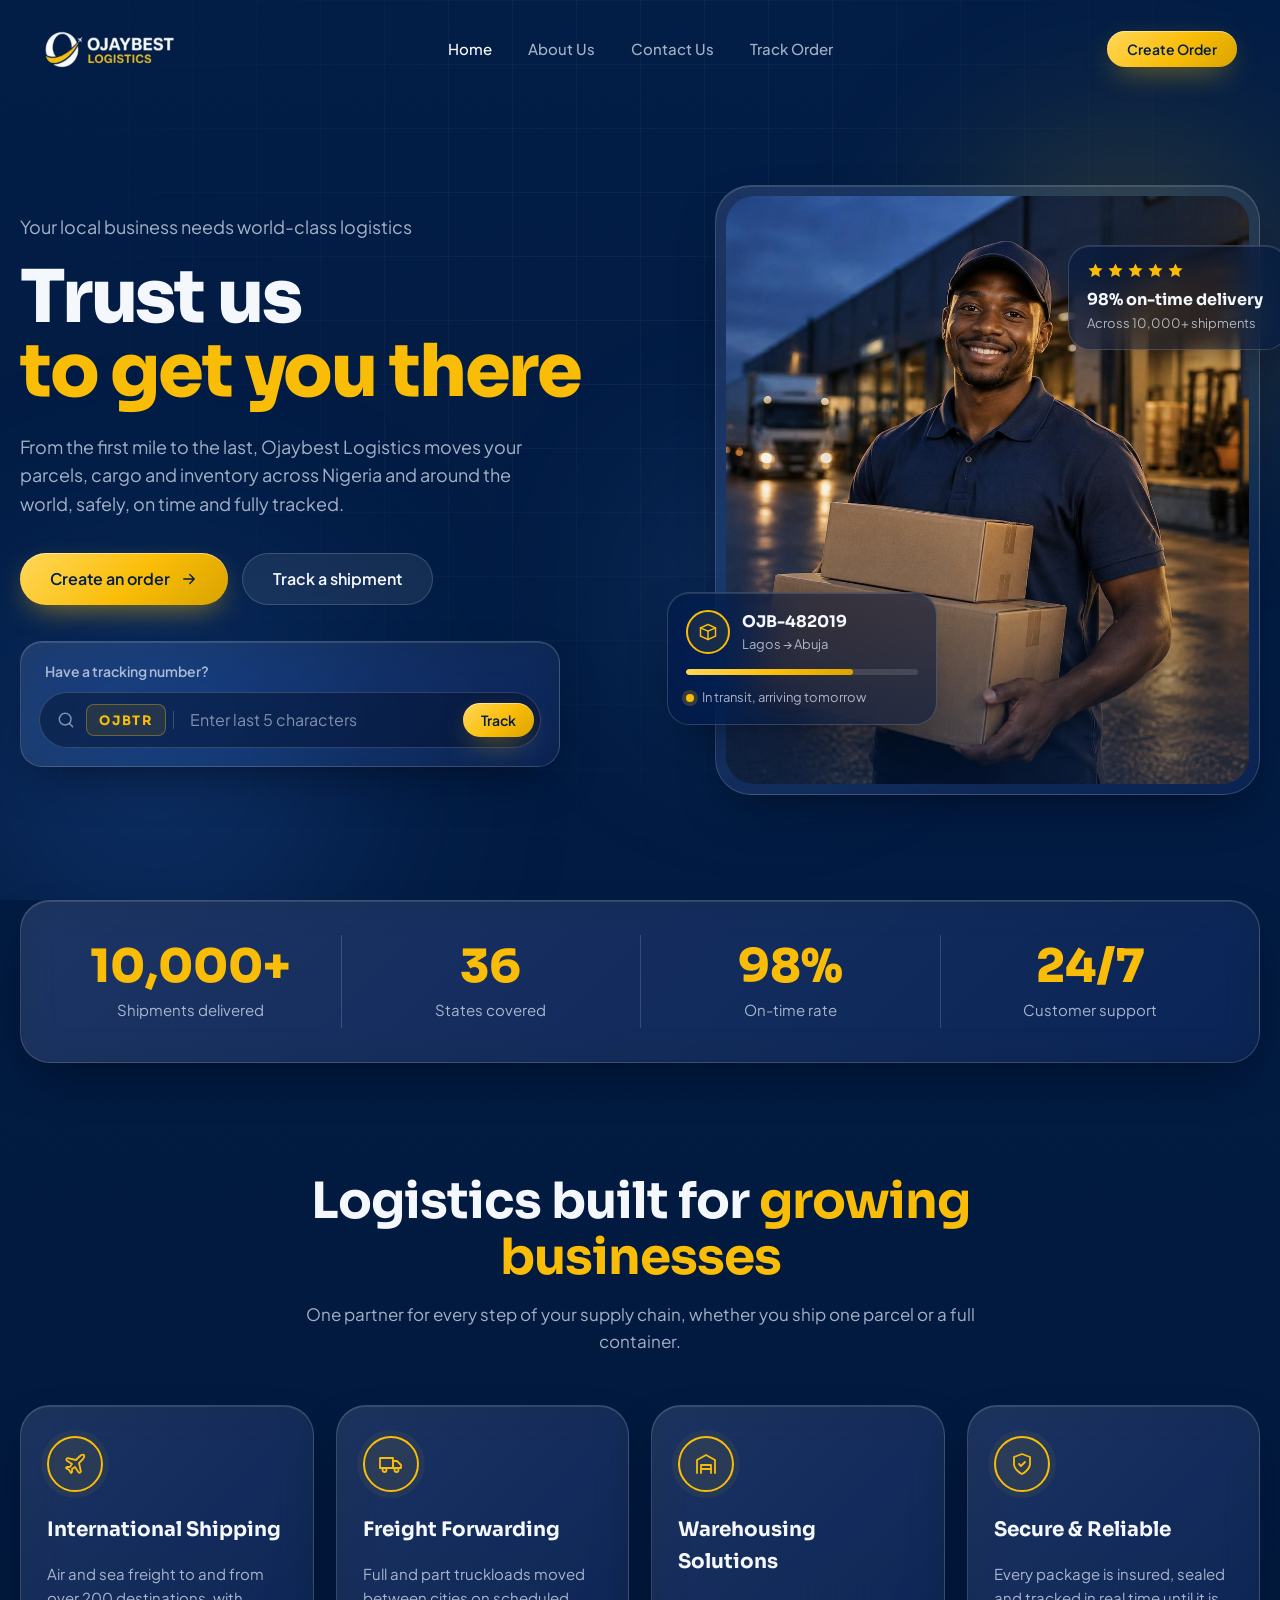
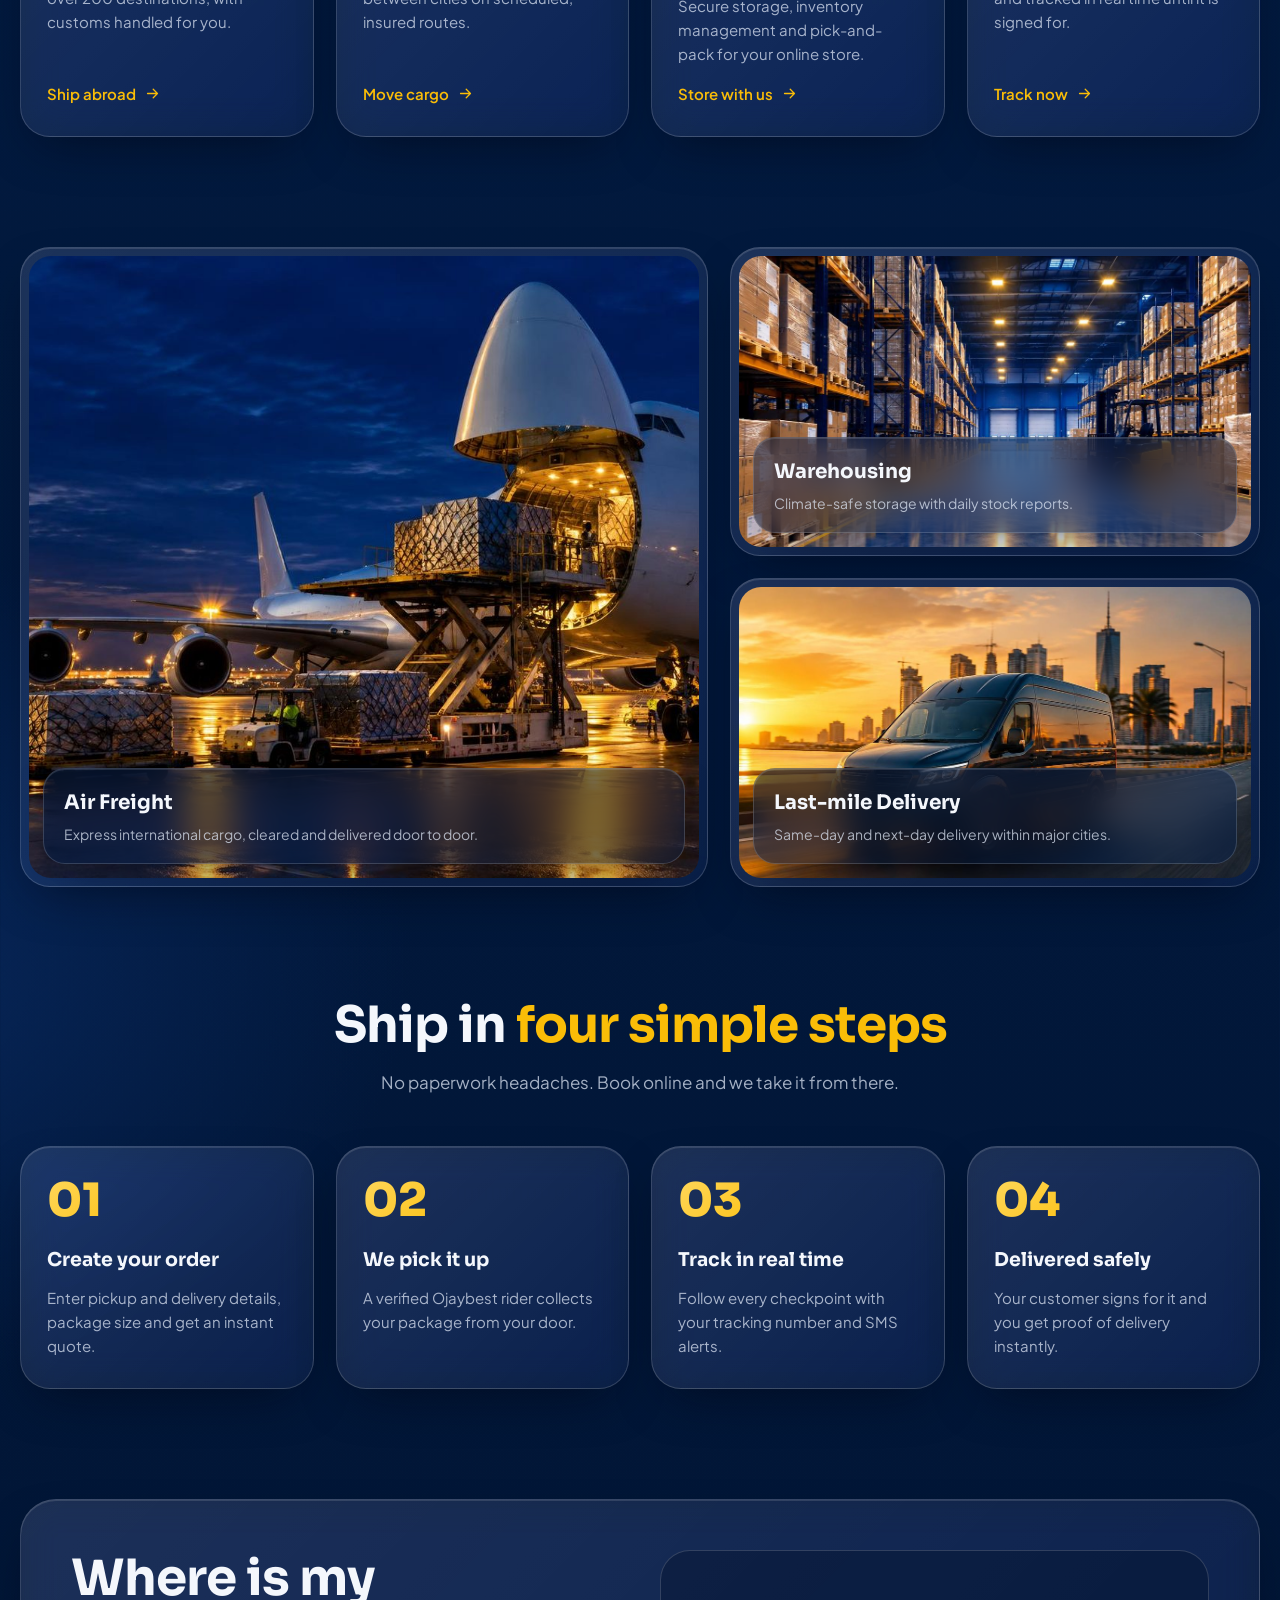
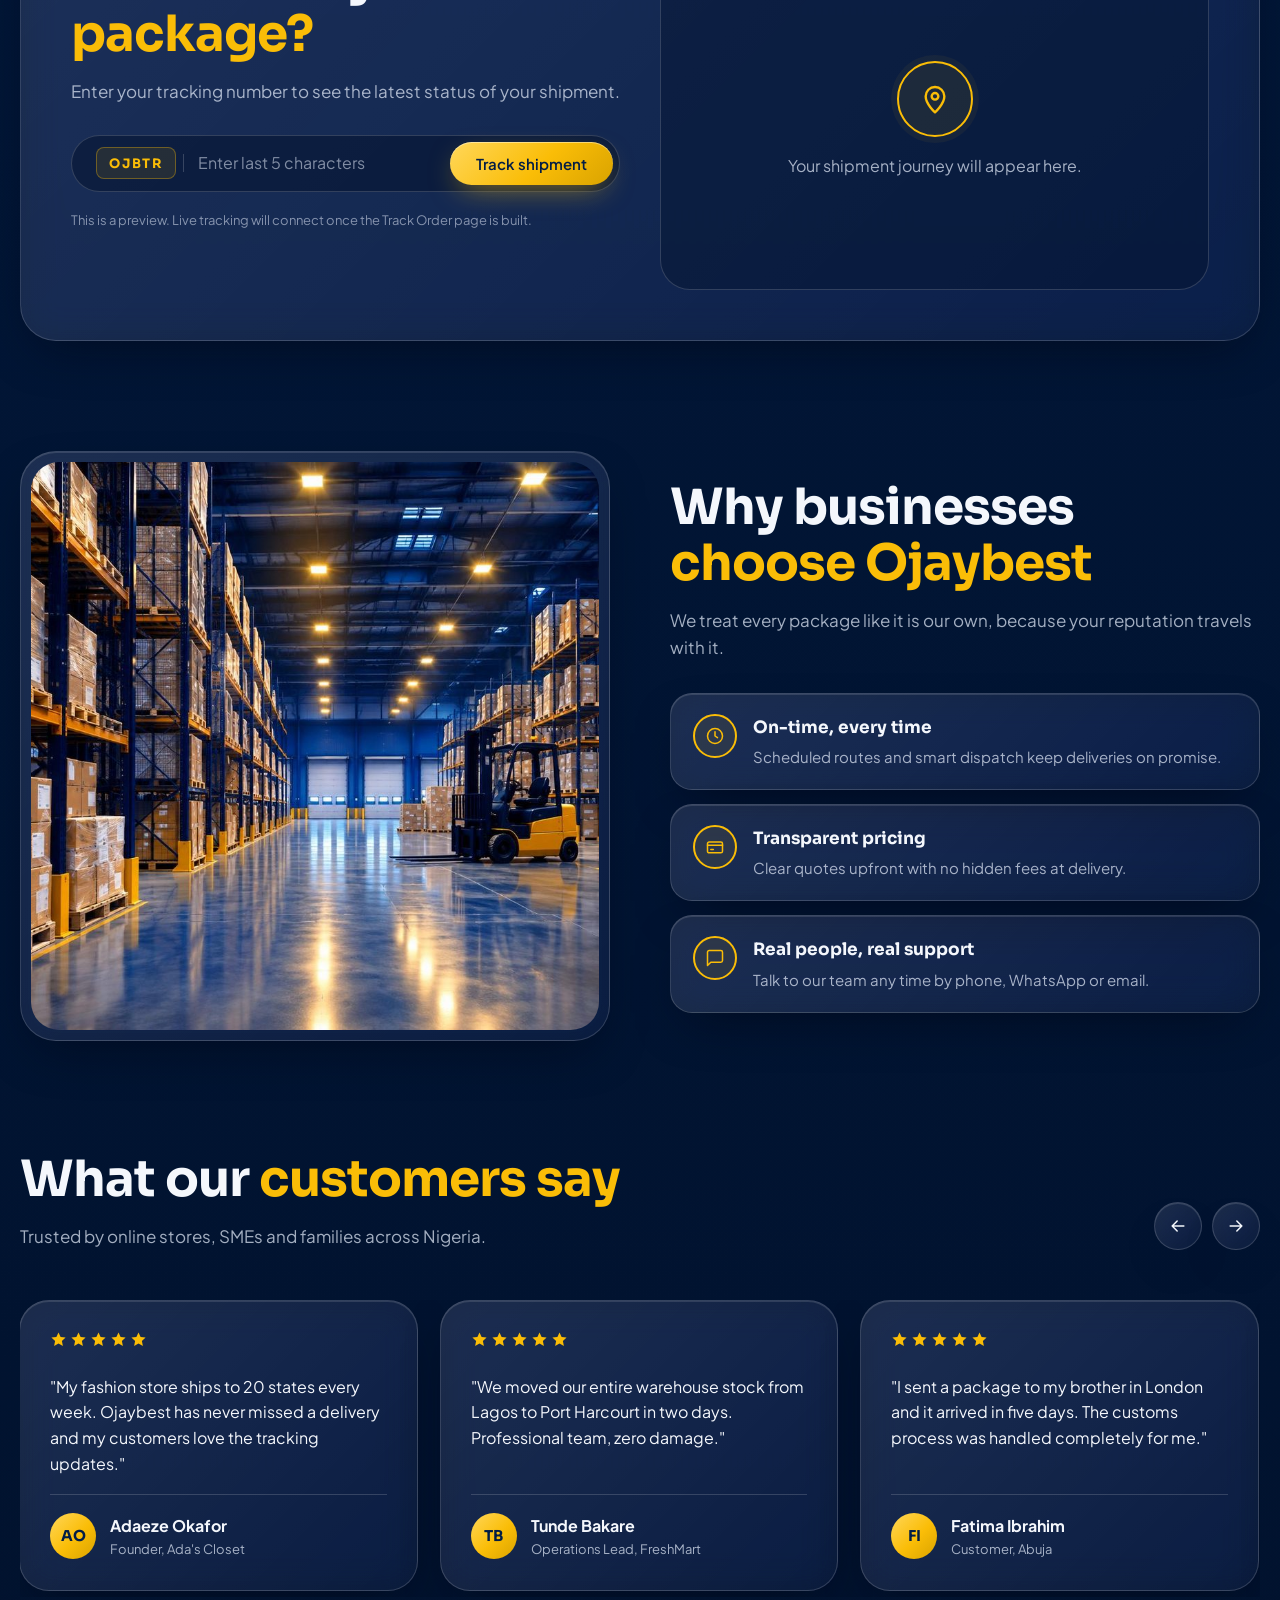
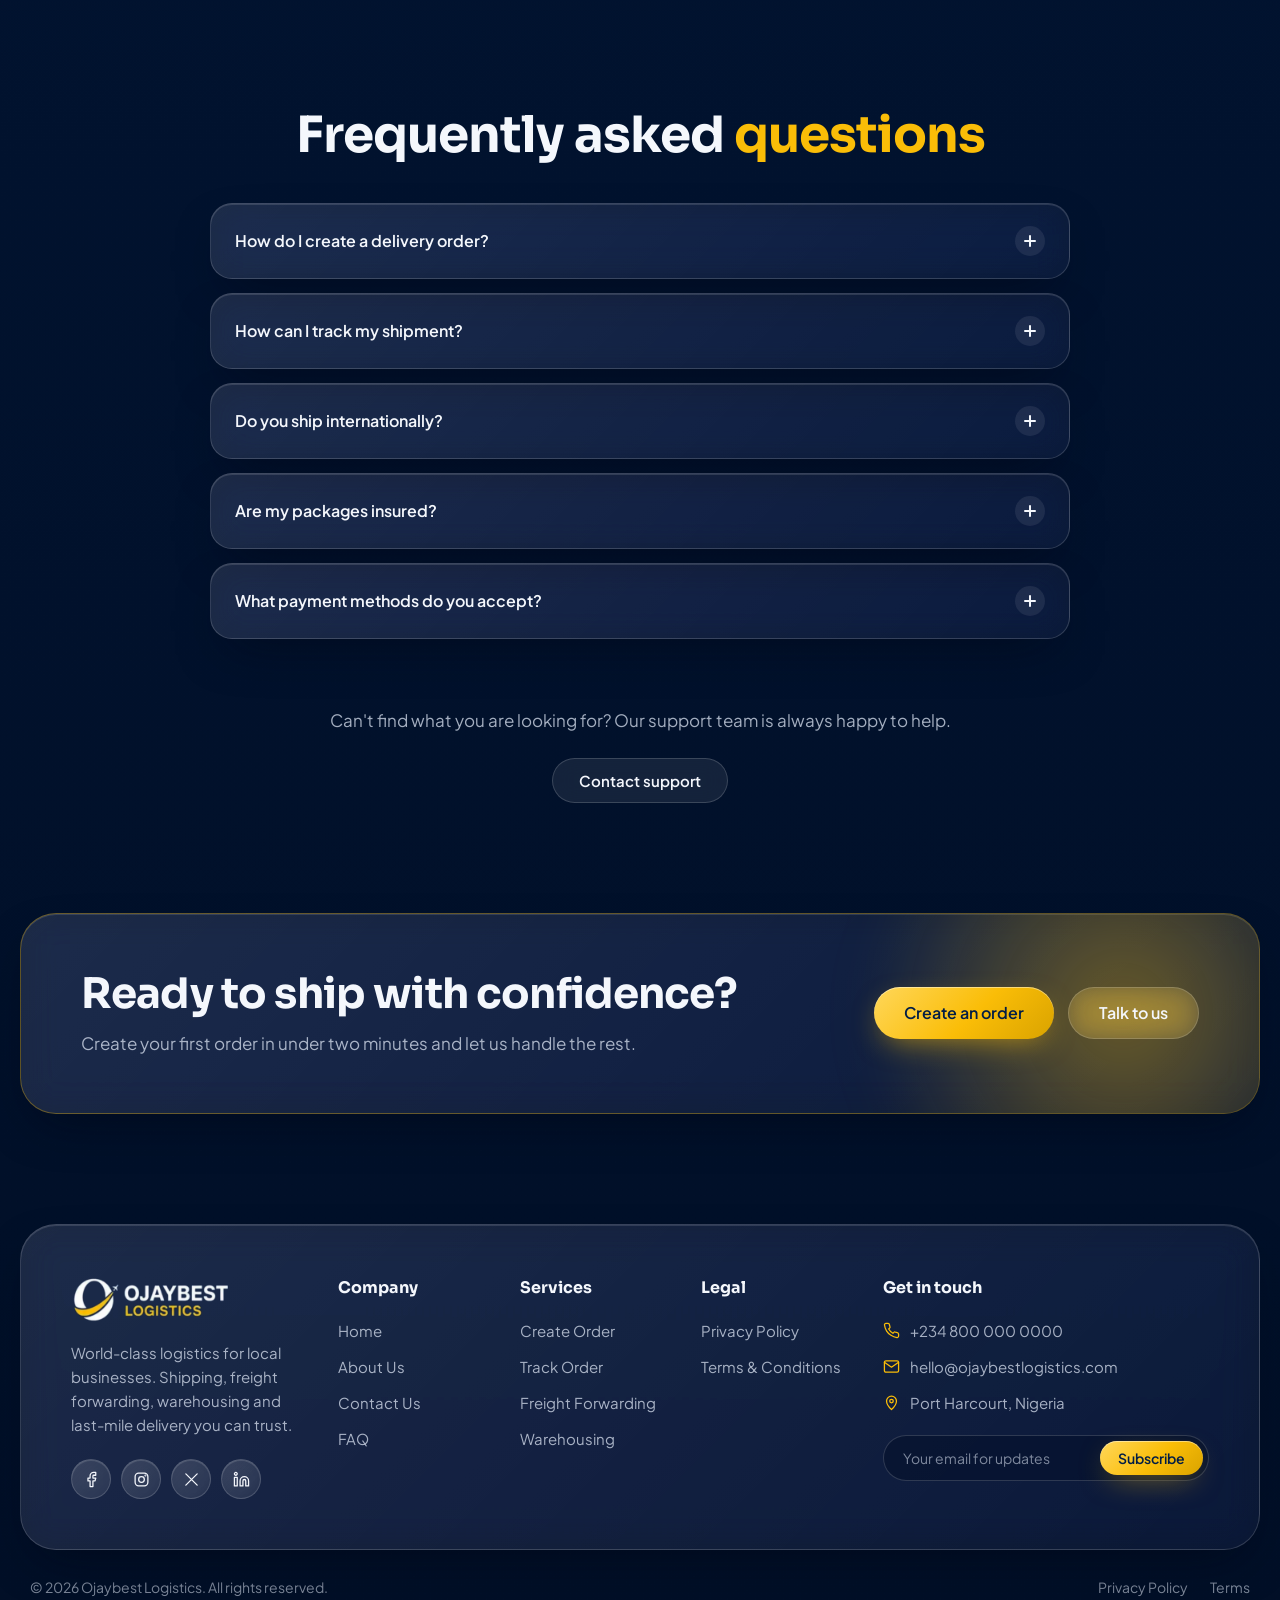
==== commit fb783561: "Fix mobile icons" ====
--- a/index.html
+++ b/index.html
@@ -448,6 +448,7 @@
           <a href="index.html">Home</a>
           <a href="about.html">About Us</a>
           <a href="contact.html">Contact Us</a>
+          <a href="faq.html">FAQ</a>
         </div>
 
         <div class="footer__col">
@@ -456,7 +457,6 @@
           <a href="track-order.html">Track Order</a>
           <a href="#services">Freight Forwarding</a>
           <a href="#services">Warehousing</a>
-          <a href="faq.html">FAQ</a>
         </div>
 
         <div class="footer__col">
--- a/styles.css
+++ b/styles.css
@@ -693,6 +693,7 @@
 }
 
 @media (max-width: 720px) {
+  .why__item > .icon-ring--sm { flex-shrink: 0; }
   .section { padding-top: 80px; }
   .quick-track { padding: 16px; }
   .quick-track__row { flex-wrap: wrap; padding: 12px; gap: 10px; border-radius: var(--radius); }
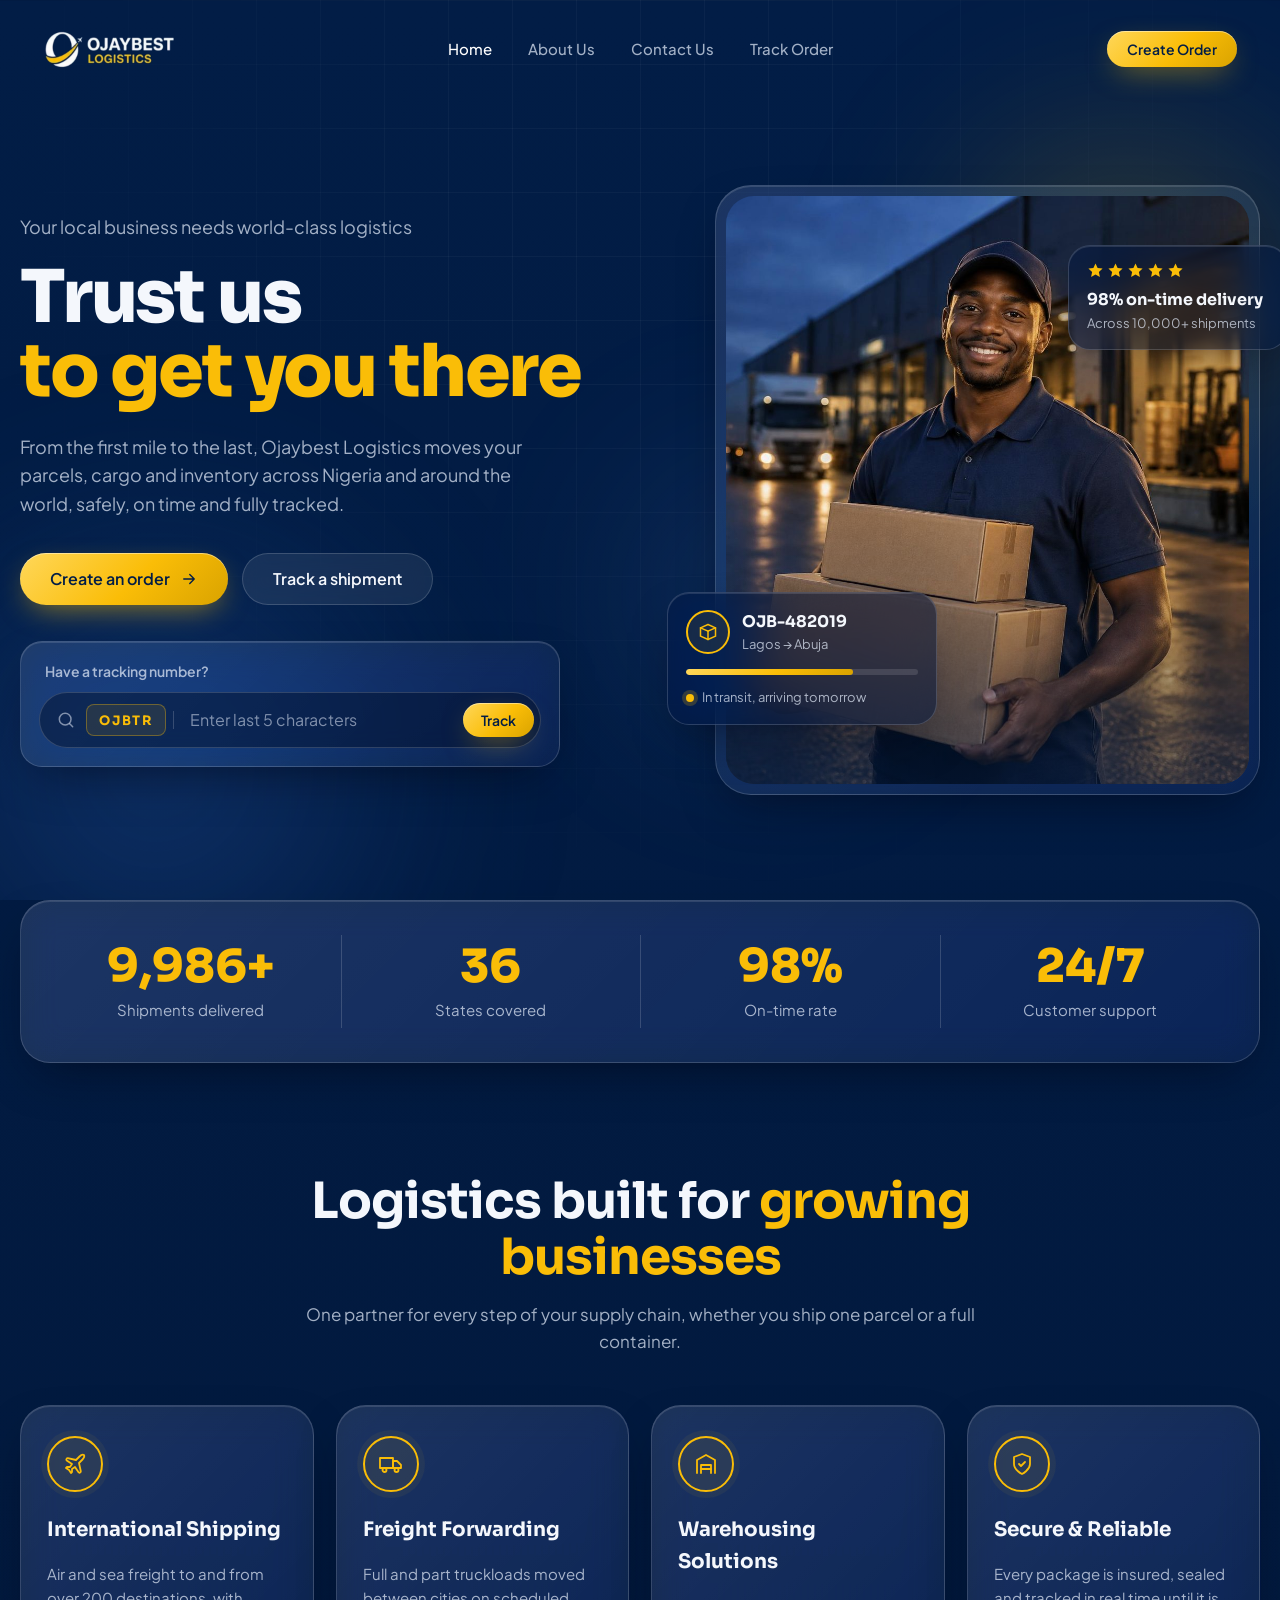
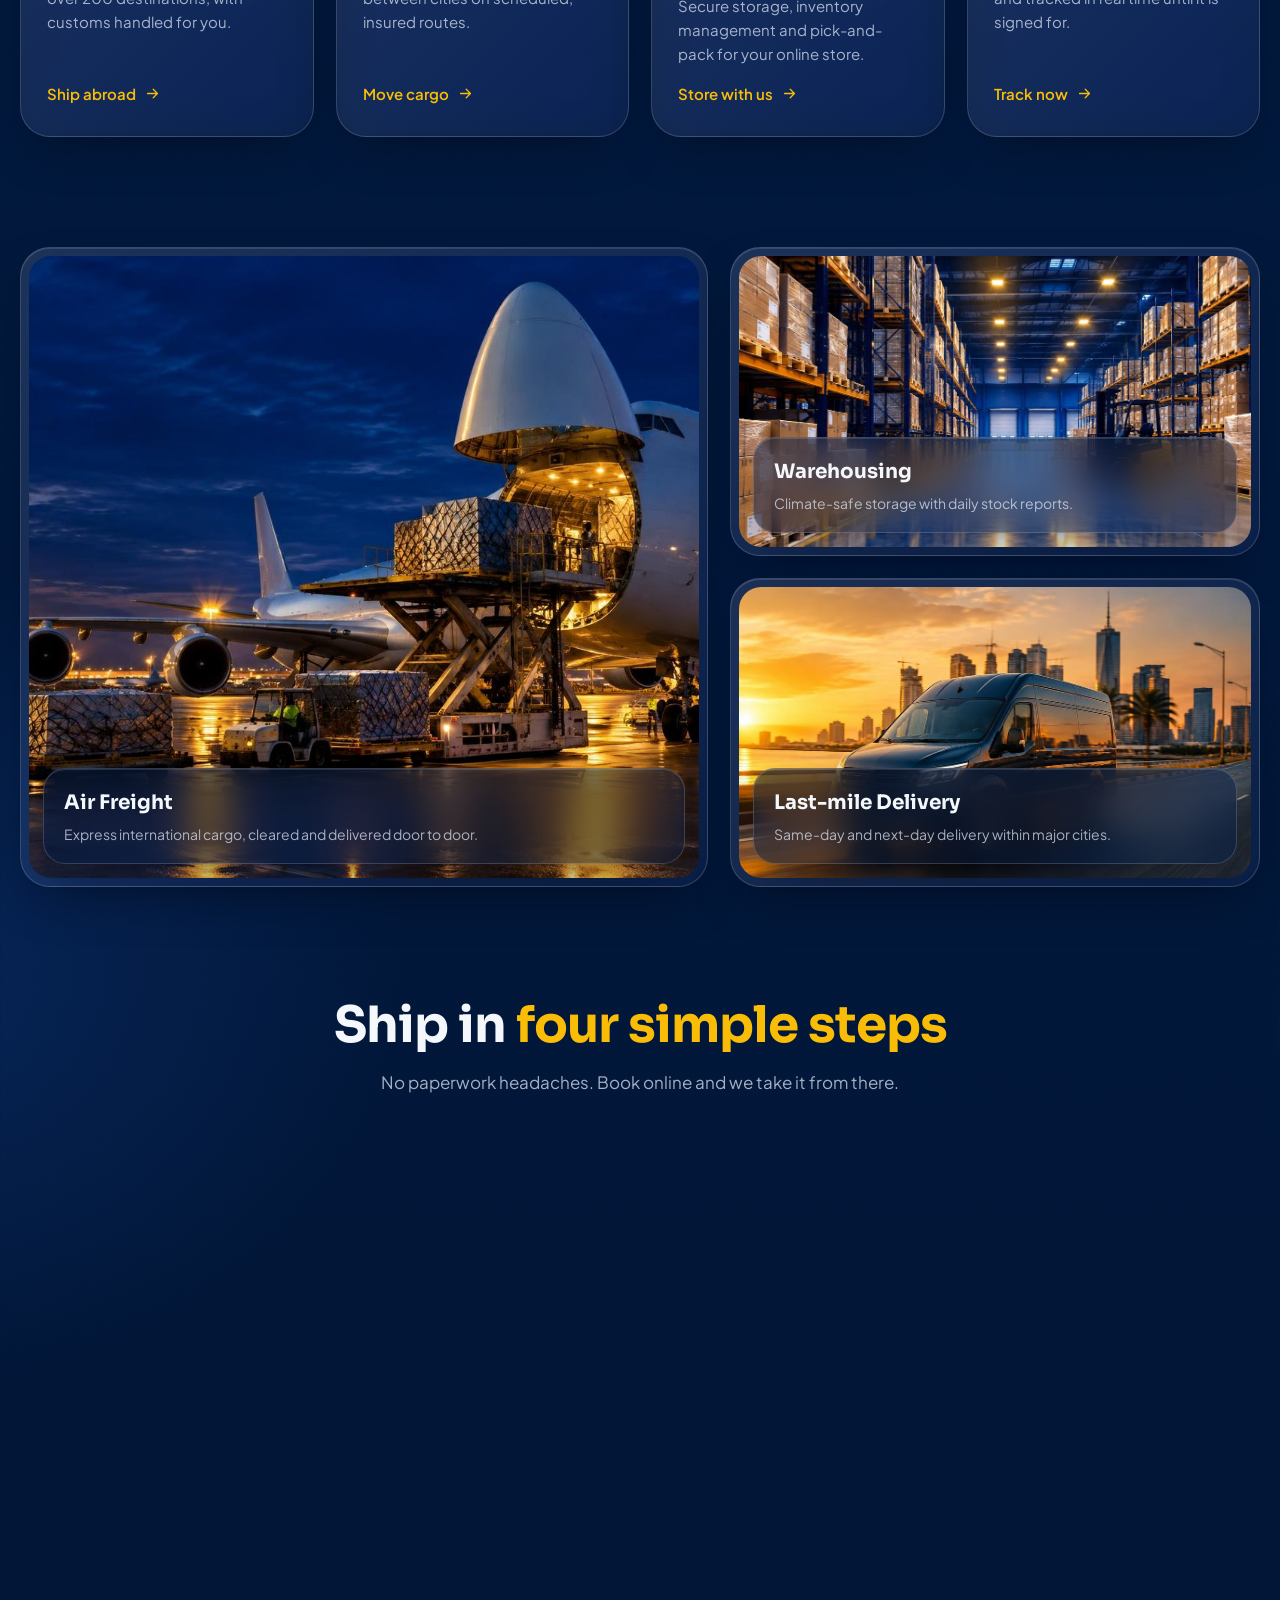
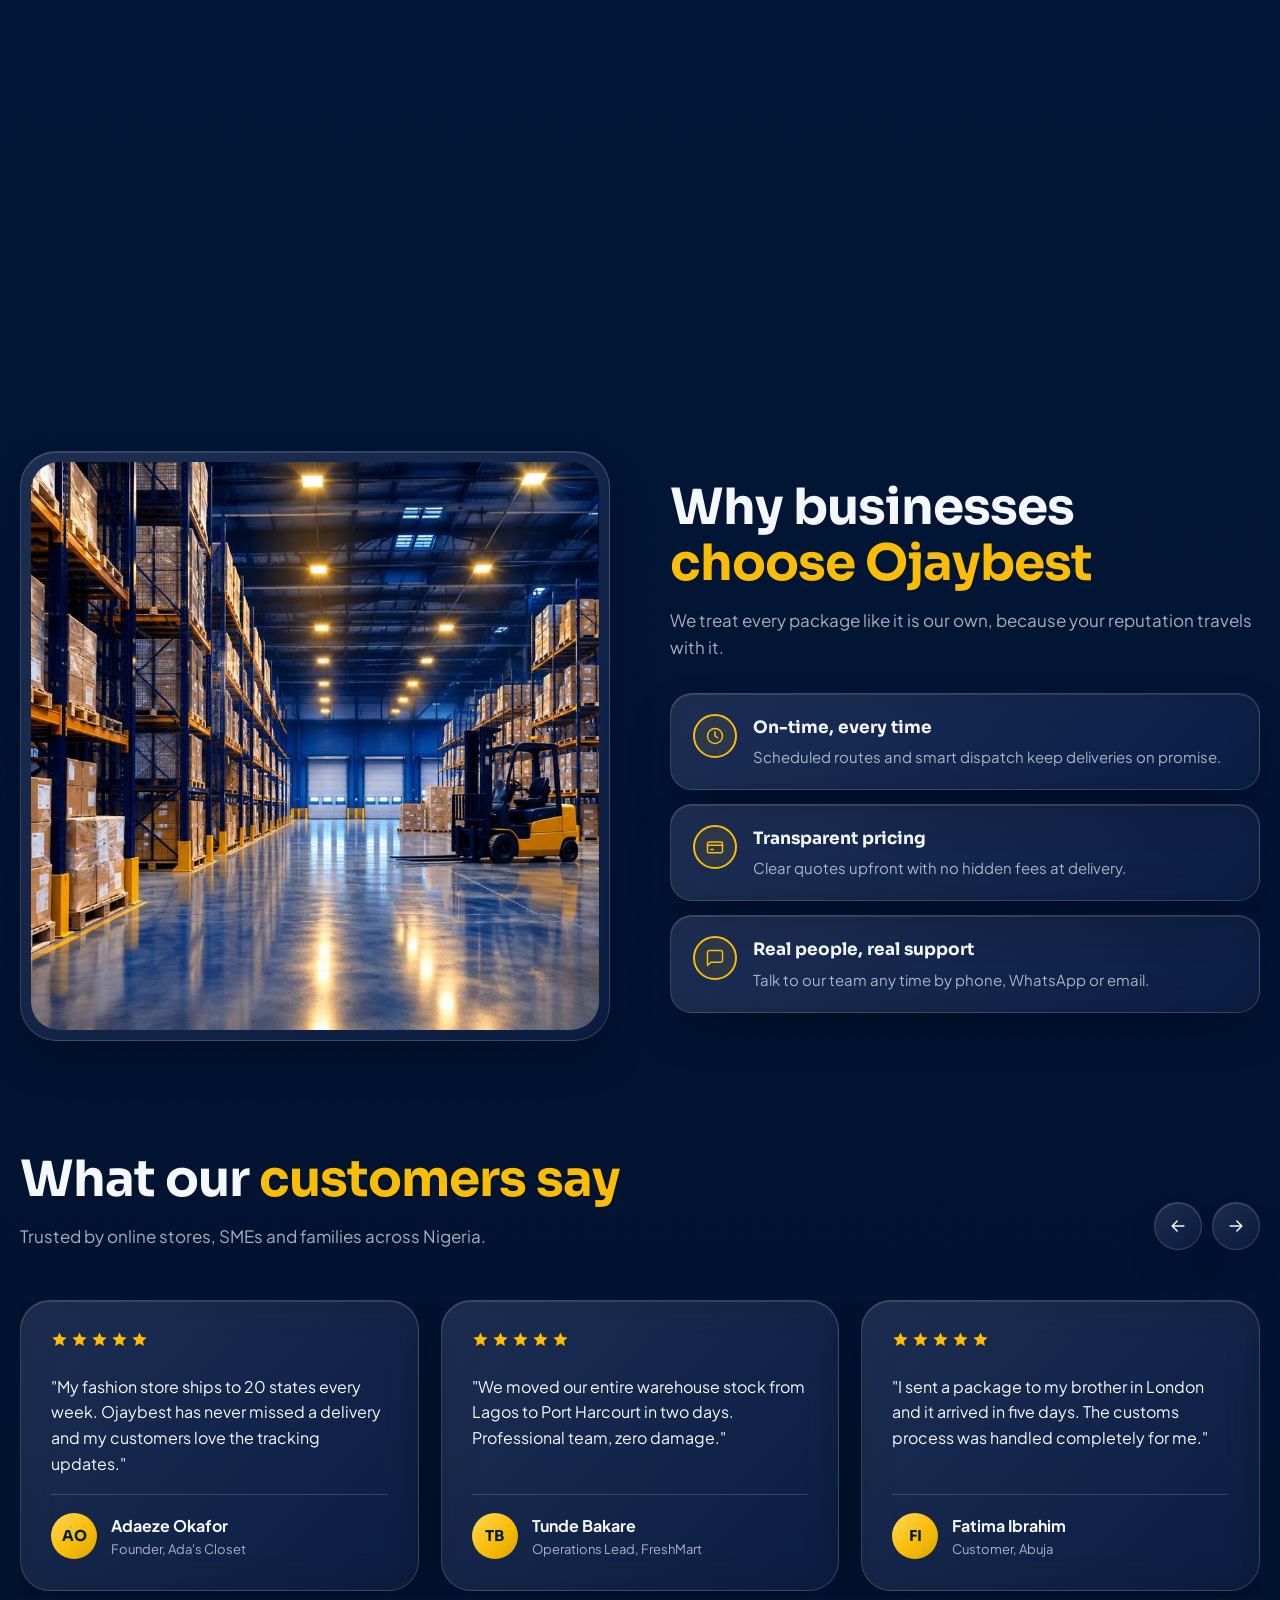
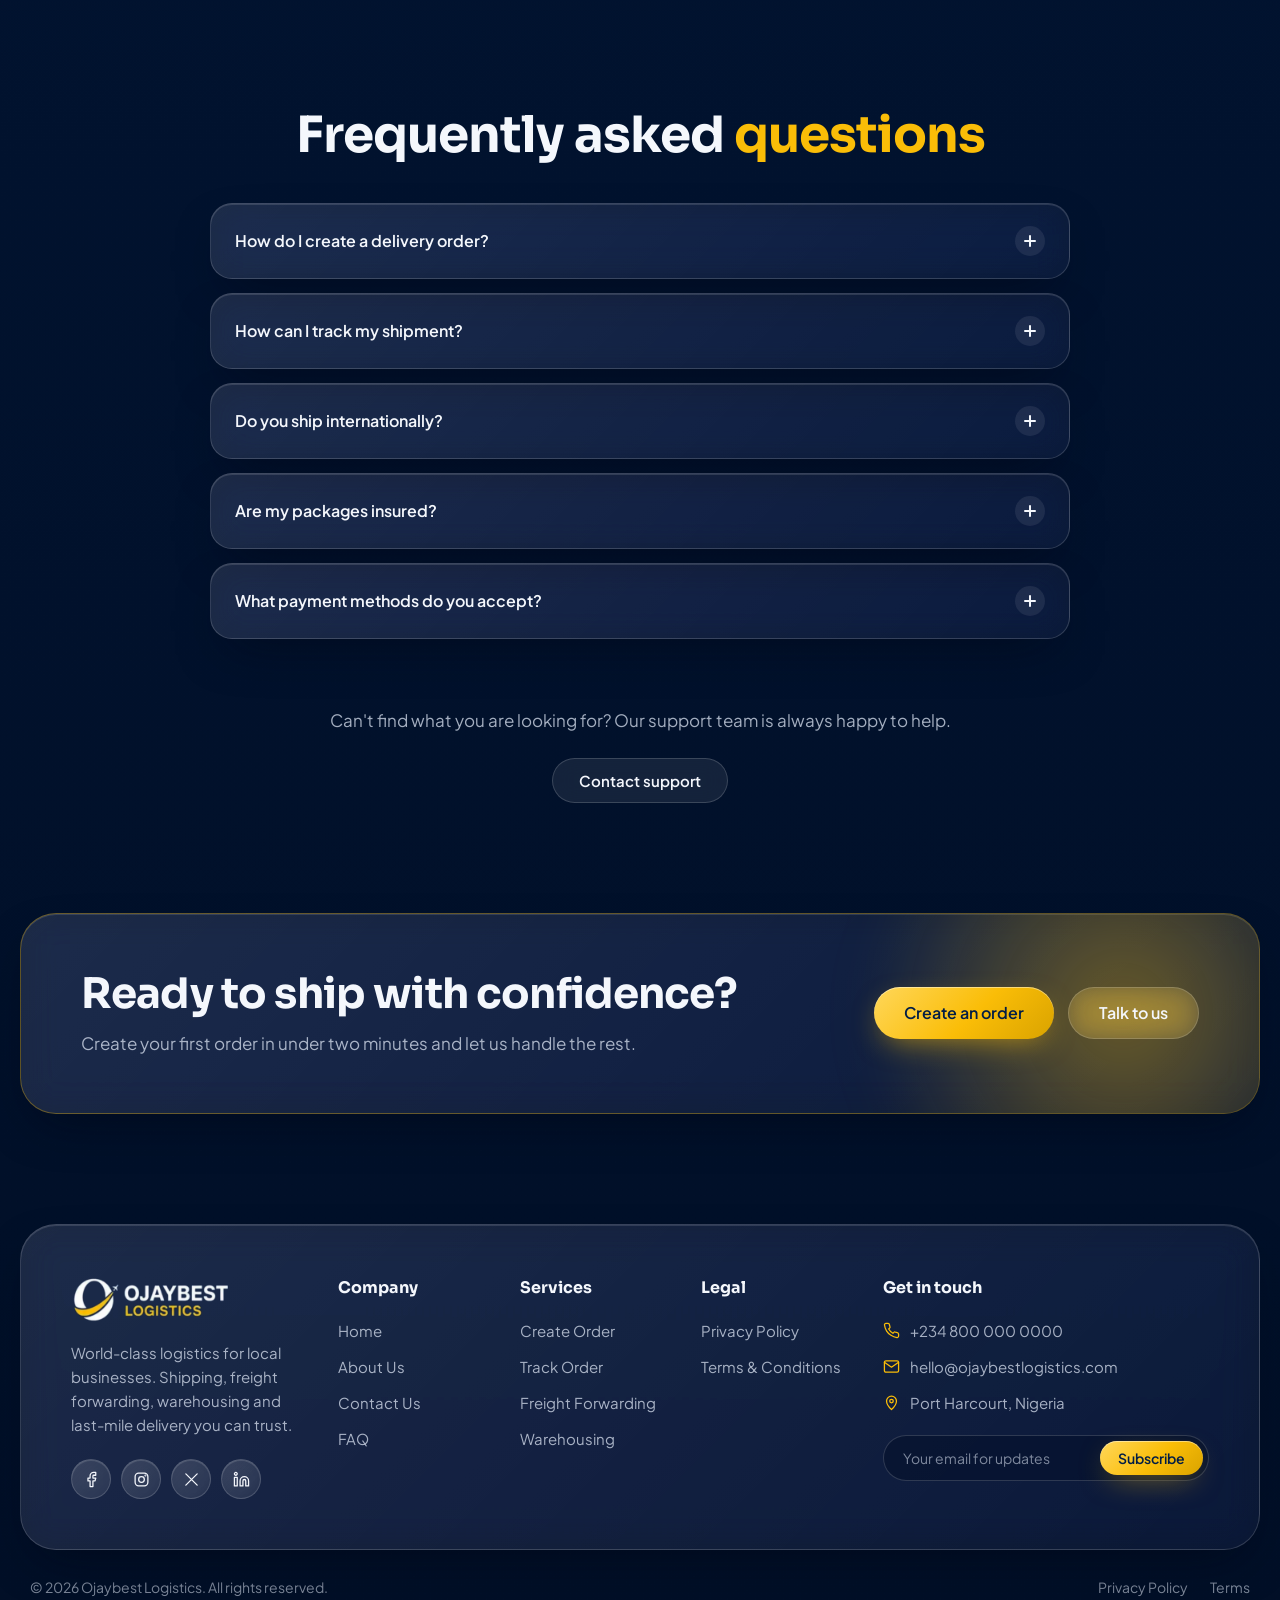
==== commit 5964bddd: "added create order page" ====
--- a/index.html
+++ b/index.html
@@ -43,7 +43,7 @@
       </ul>
 
       <div class="nav__actions">
-        <a href="create-order.html" class="btn btn--gold btn--sm nav__cta">Create Order</a>
+        <a href="create-order/create-order.html" class="btn btn--gold btn--sm nav__cta">Create Order</a>
         <button class="nav__toggle" id="navToggle" aria-label="Open menu" aria-expanded="false" aria-controls="mobileMenu">
           <span></span><span></span><span></span>
         </button>
@@ -56,7 +56,7 @@
       <a href="about.html" class="mobile-menu__link">About Us</a>
       <a href="contact.html" class="mobile-menu__link">Contact Us</a>
       <a href="track-order.html" class="mobile-menu__link">Track Order</a>
-      <a href="create-order.html" class="btn btn--gold btn--sm mobile-menu__cta">Create Order</a>
+      <a href="create-order/create-order.html" class="btn btn--gold btn--sm mobile-menu__cta">Create Order</a>
     </div>
   </header>
 
@@ -75,7 +75,7 @@
         </p>
 
         <div class="hero__ctas">
-          <a href="create-order.html" class="btn btn--gold btn--lg">
+          <a href="create-order/create-order.html" class="btn btn--gold btn--lg">
             Create an order
             <svg class="btn__arrow" viewBox="0 0 24 24" aria-hidden="true"><path d="M5 12h14M13 6l6 6-6 6"/></svg>
           </a>
@@ -169,7 +169,7 @@
           </span>
           <h3 class="service__title">International Shipping</h3>
           <p class="service__text">Air and sea freight to and from over 200 destinations, with customs handled for you.</p>
-          <a href="create-order.html" class="service__link">Ship abroad <svg viewBox="0 0 24 24" aria-hidden="true"><path d="M5 12h14M13 6l6 6-6 6"/></svg></a>
+          <a href="create-order/create-order.html" class="service__link">Ship abroad <svg viewBox="0 0 24 24" aria-hidden="true"><path d="M5 12h14M13 6l6 6-6 6"/></svg></a>
         </article>
 
         <article class="service glass reveal">
@@ -178,7 +178,7 @@
           </span>
           <h3 class="service__title">Freight Forwarding</h3>
           <p class="service__text">Full and part truckloads moved between cities on scheduled, insured routes.</p>
-          <a href="create-order.html" class="service__link">Move cargo <svg viewBox="0 0 24 24" aria-hidden="true"><path d="M5 12h14M13 6l6 6-6 6"/></svg></a>
+          <a href="create-order/create-order.html" class="service__link">Move cargo <svg viewBox="0 0 24 24" aria-hidden="true"><path d="M5 12h14M13 6l6 6-6 6"/></svg></a>
         </article>
 
         <article class="service glass reveal">
@@ -421,7 +421,7 @@
           <p class="cta__text">Create your first order in under two minutes and let us handle the rest.</p>
         </div>
         <div class="cta__actions">
-          <a href="create-order.html" class="btn btn--gold btn--lg">Create an order</a>
+          <a href="create-order/create-order.html" class="btn btn--gold btn--lg">Create an order</a>
           <a href="contact.html" class="btn btn--glass btn--lg">Talk to us</a>
         </div>
       </div>
@@ -453,7 +453,7 @@
 
         <div class="footer__col">
           <h4>Services</h4>
-          <a href="create-order.html">Create Order</a>
+          <a href="create-order/create-order.html">Create Order</a>
           <a href="track-order.html">Track Order</a>
           <a href="#services">Freight Forwarding</a>
           <a href="#services">Warehousing</a>
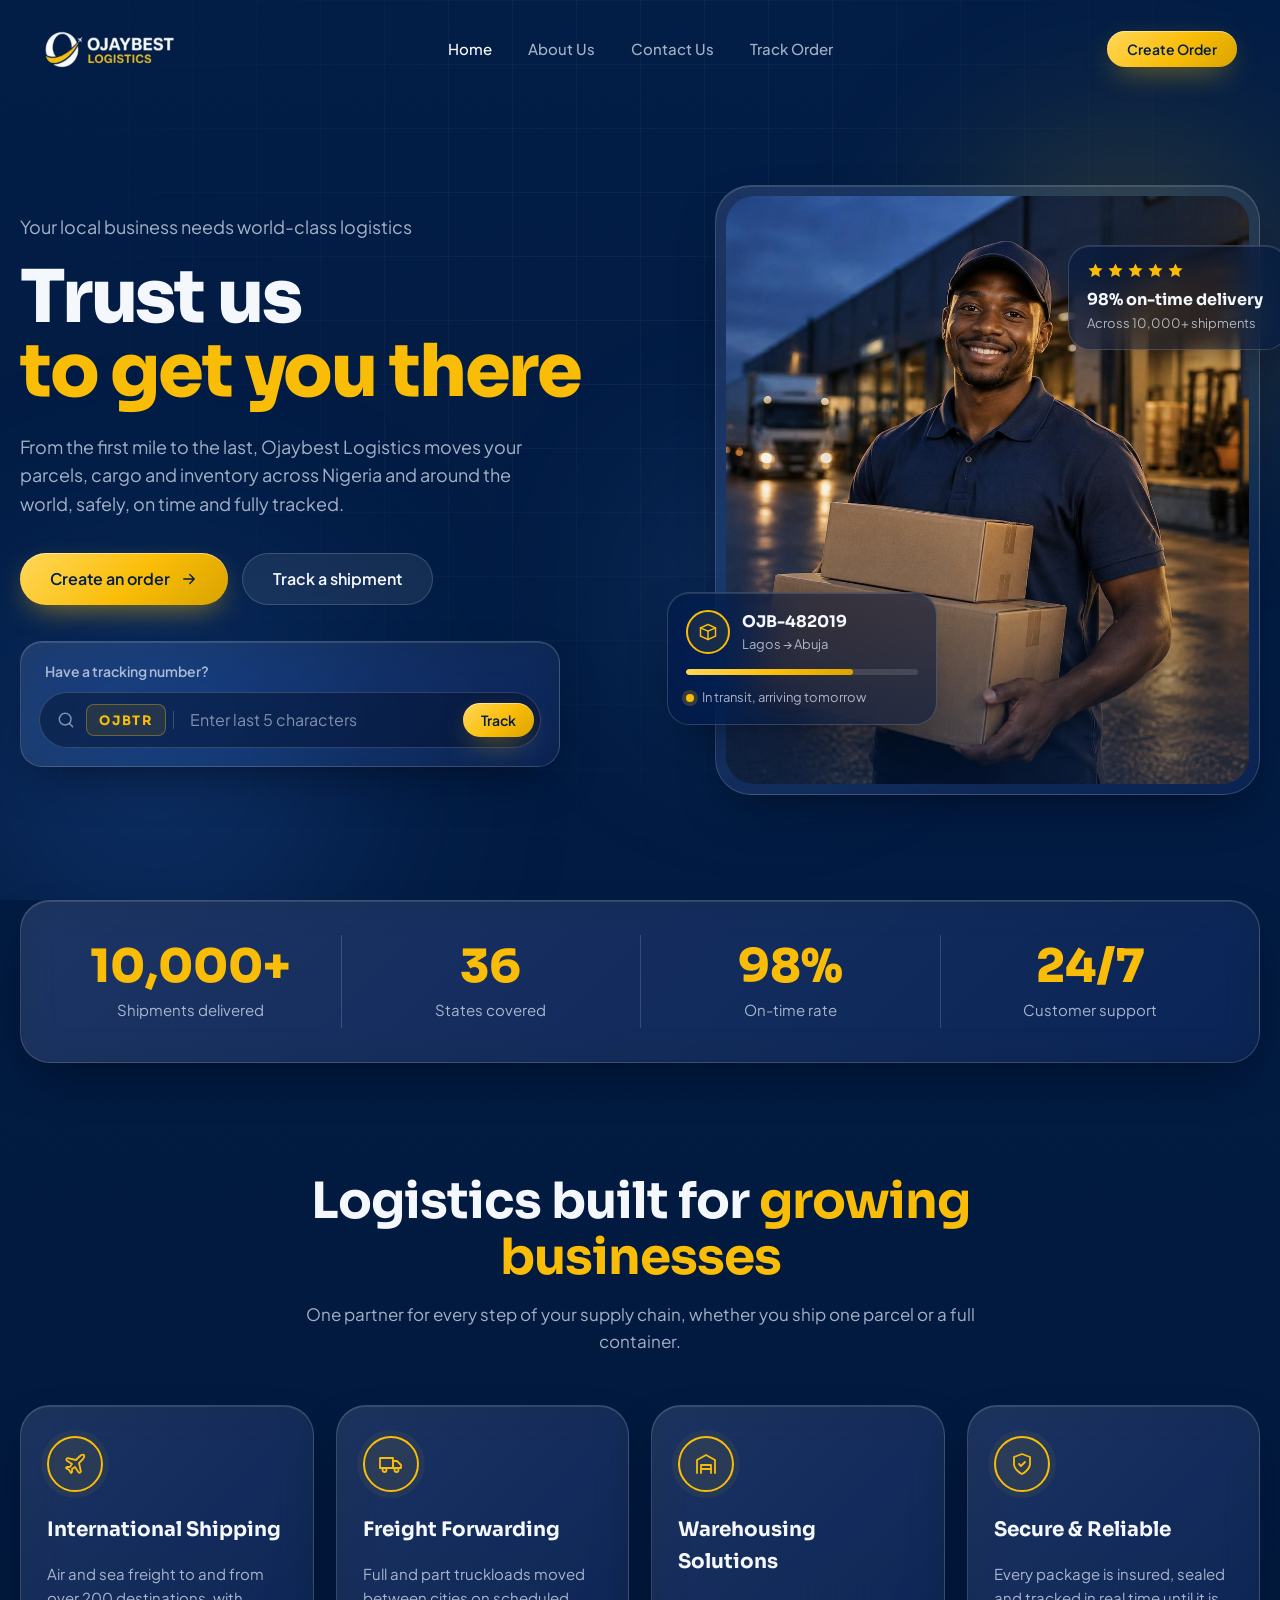
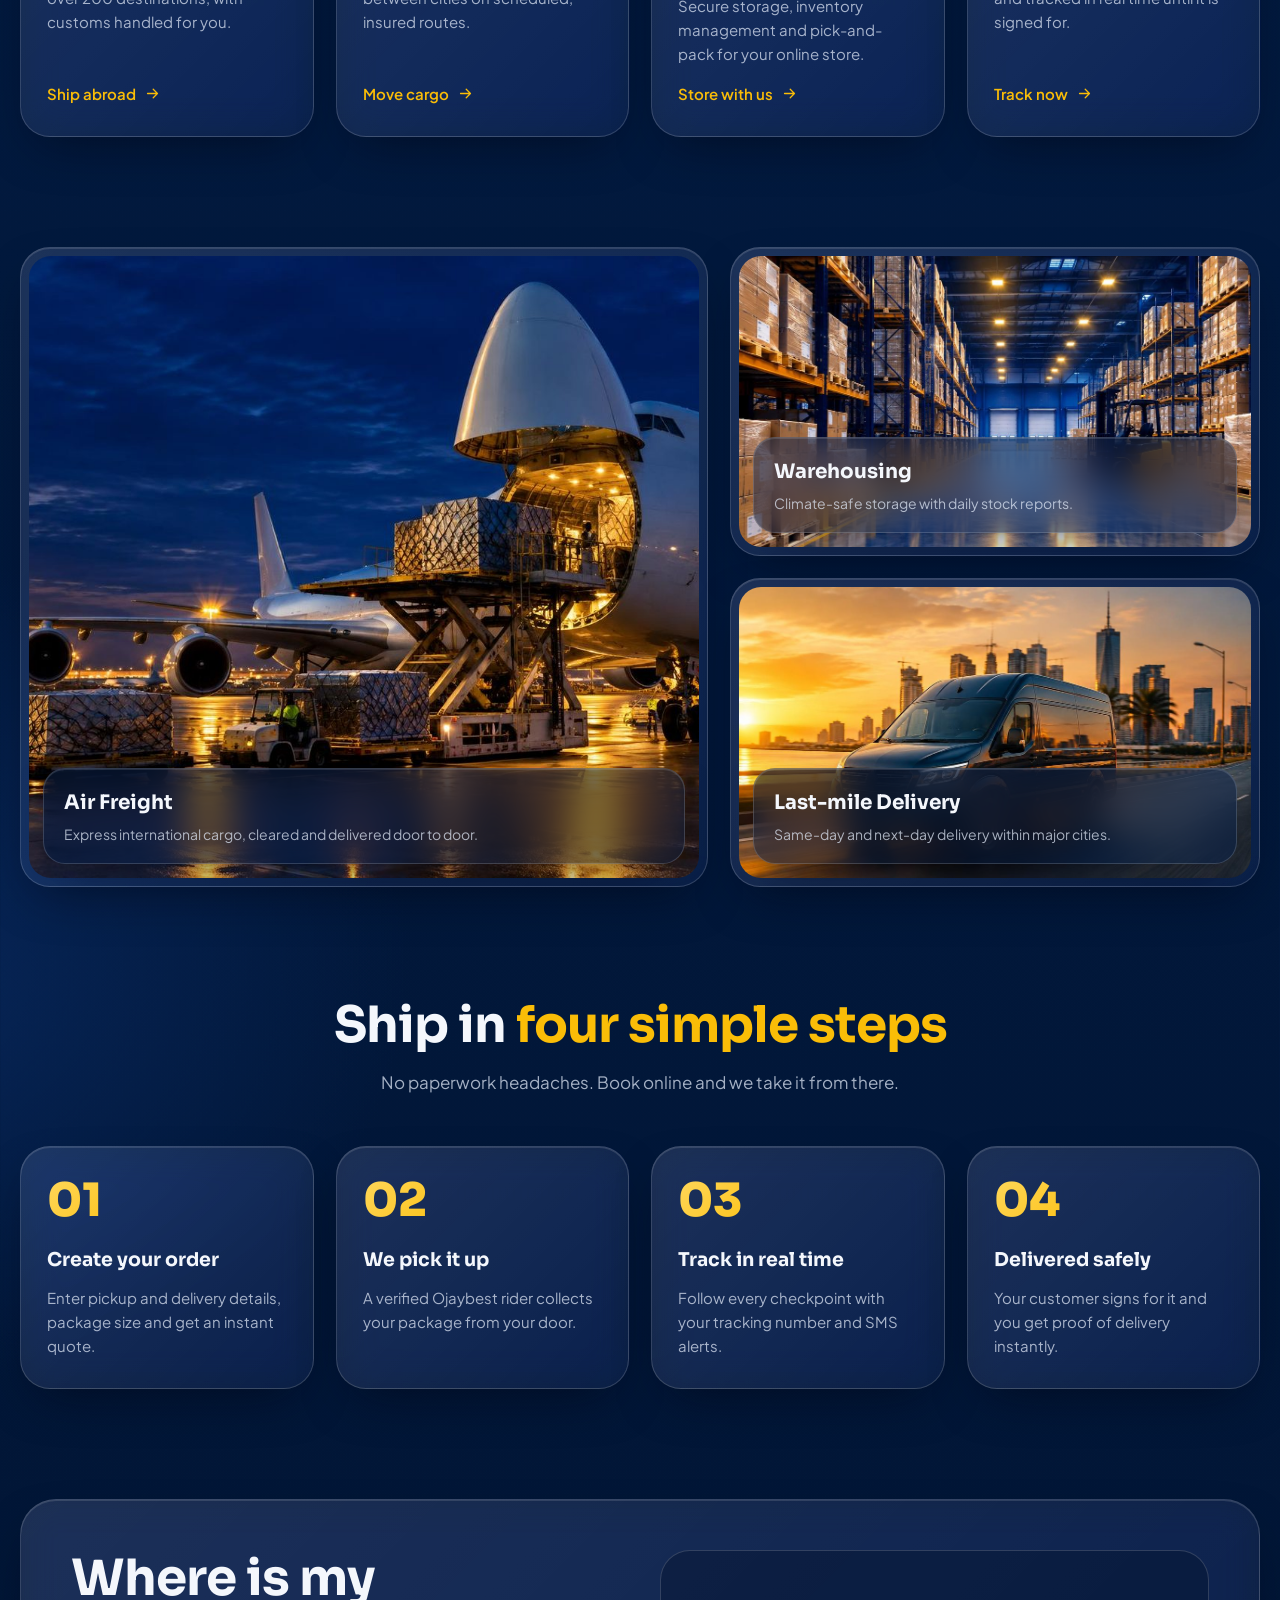
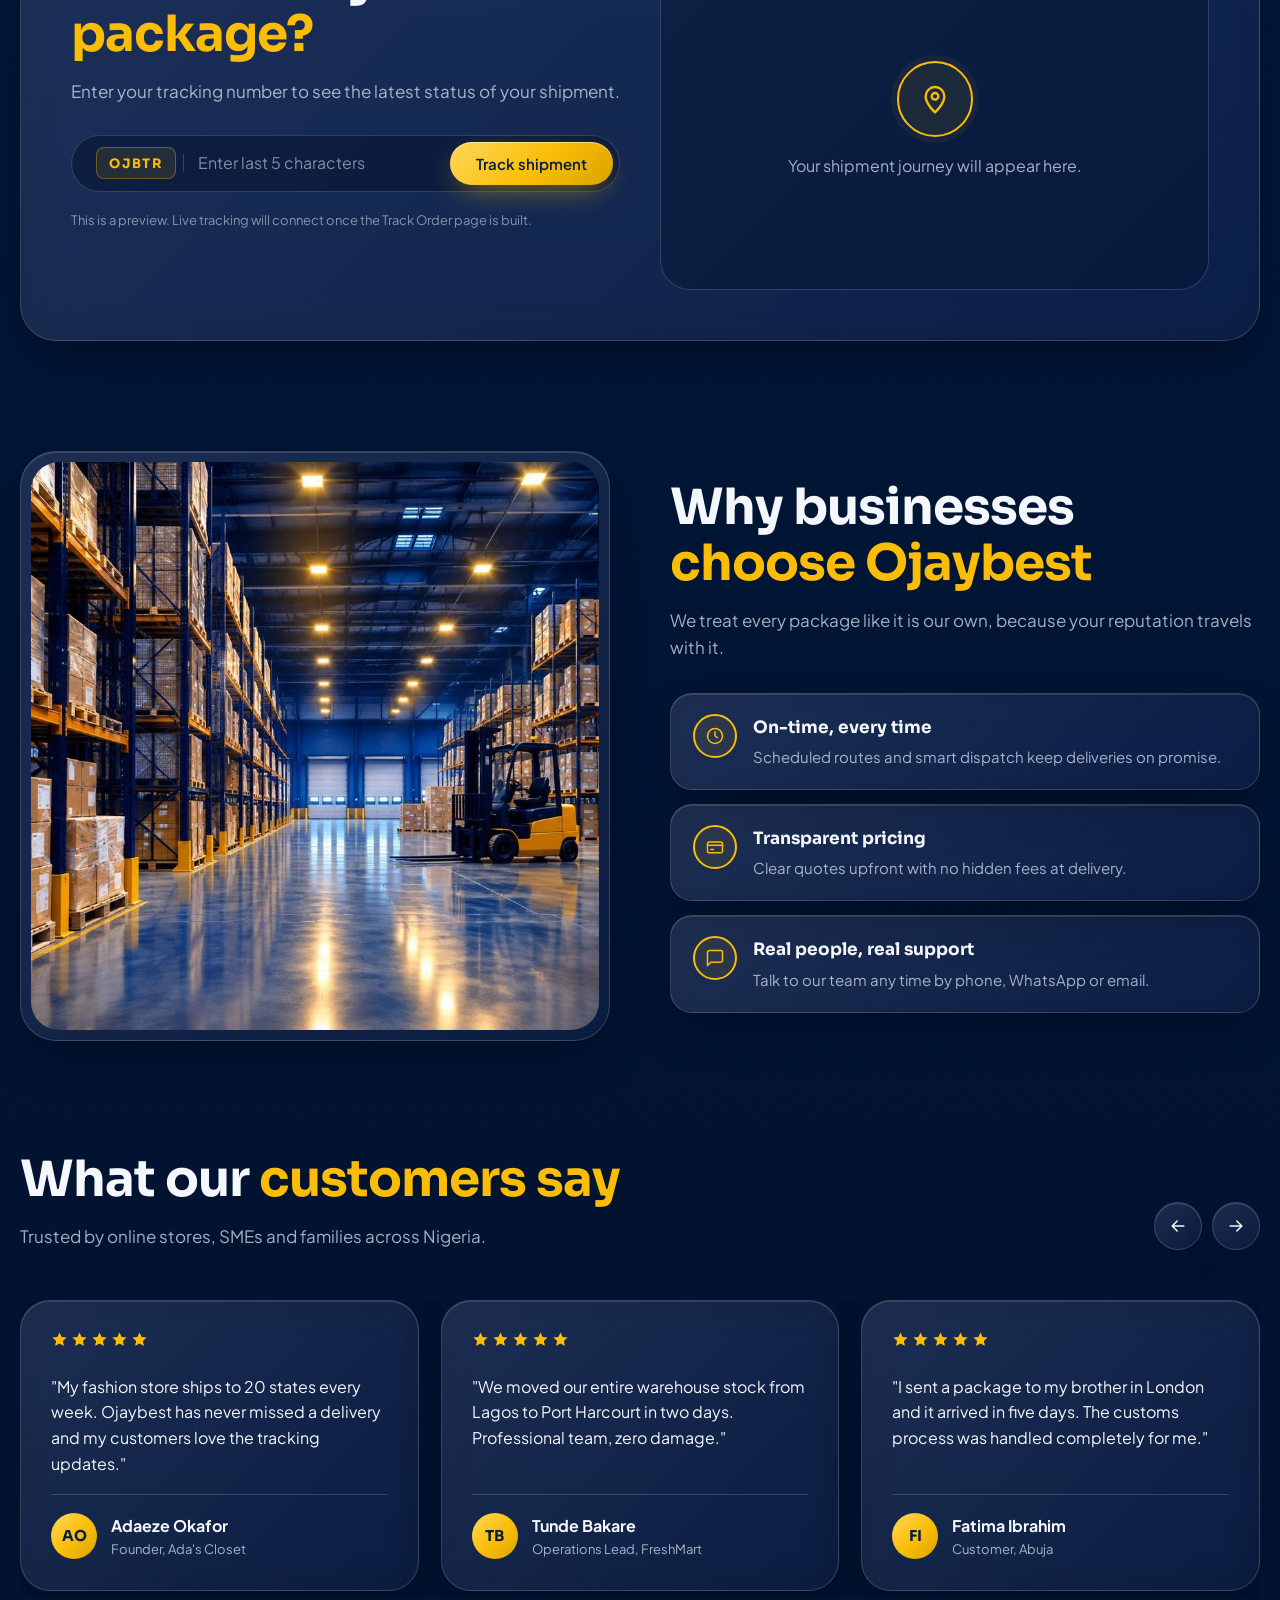
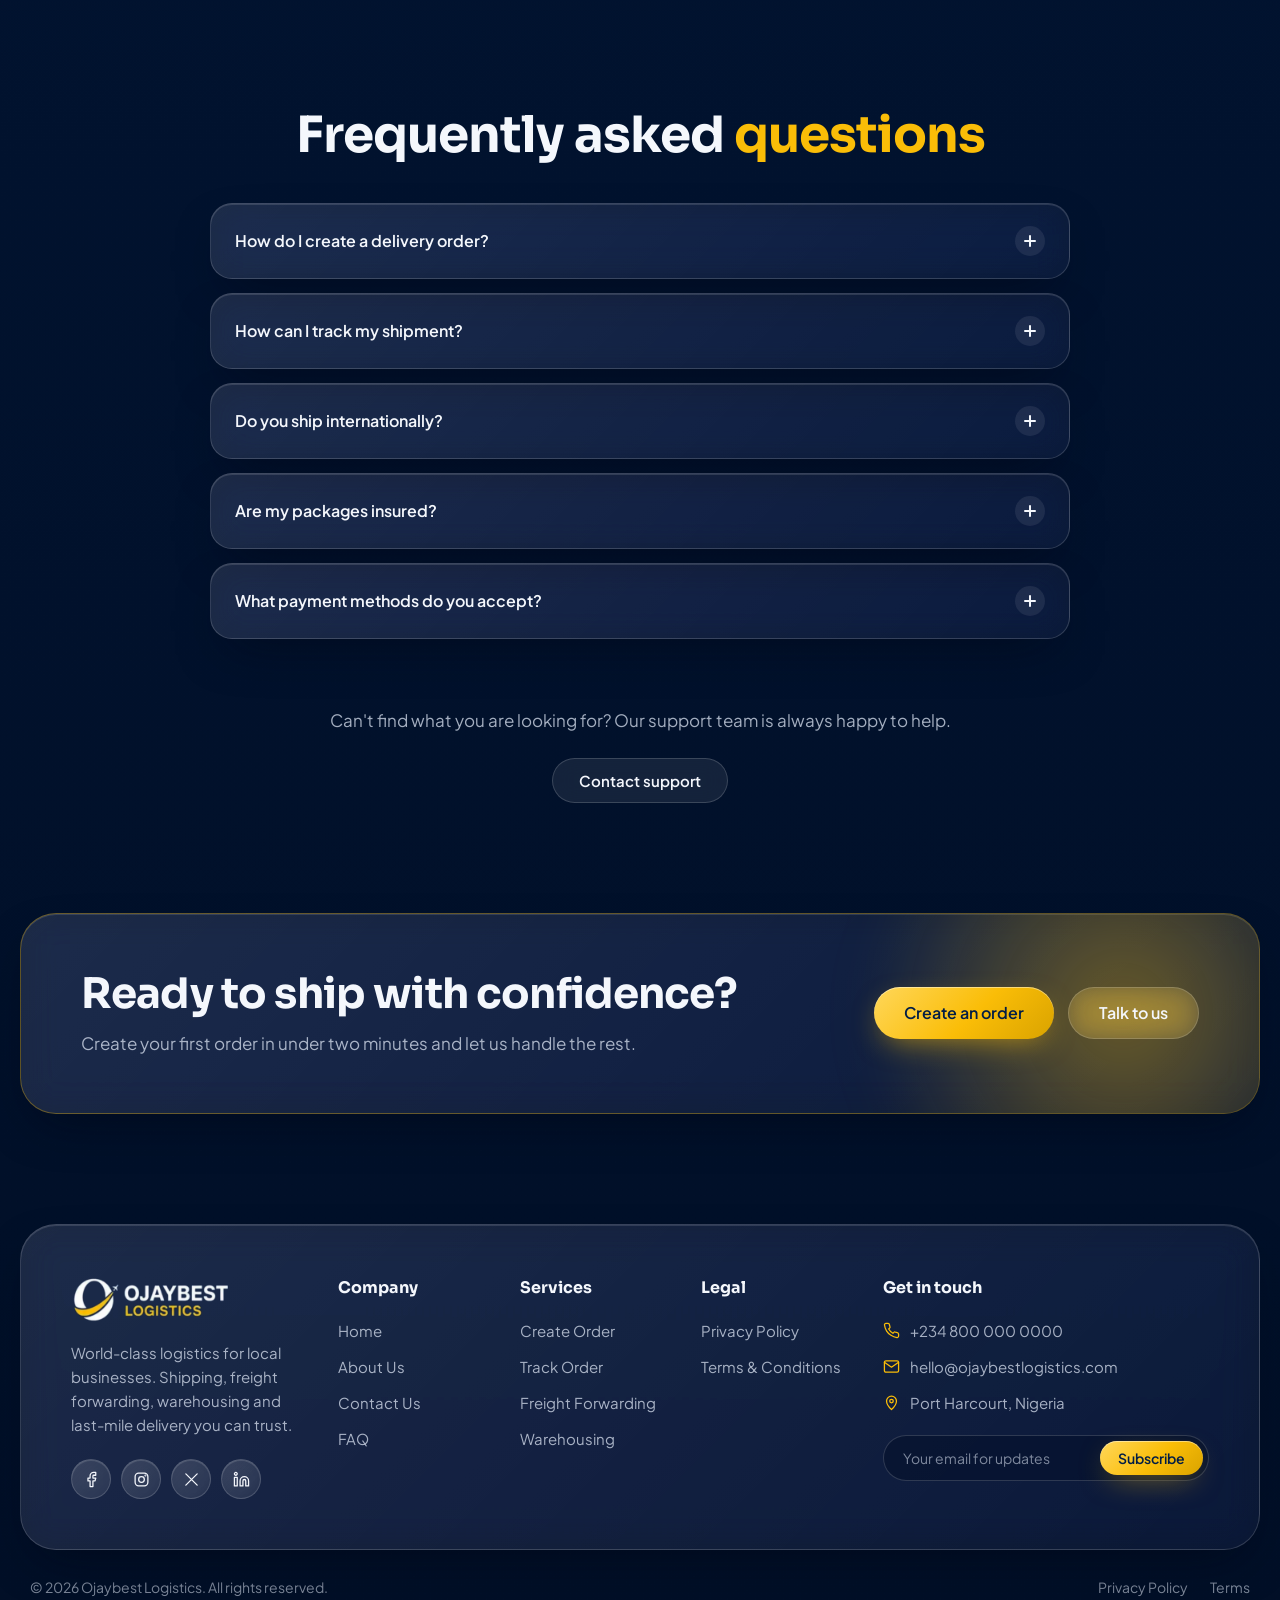
==== commit 9168c93f: "added track-order page" ====
--- a/index.html
+++ b/index.html
@@ -39,7 +39,7 @@
         <li><a href="index.html" class="nav__link is-active" aria-current="page">Home</a></li>
         <li><a href="about.html" class="nav__link">About Us</a></li>
         <li><a href="contact.html" class="nav__link">Contact Us</a></li>
-        <li><a href="track-order.html" class="nav__link">Track Order</a></li>
+        <li><a href="track-order/track-order.html" class="nav__link">Track Order</a></li>
       </ul>
 
       <div class="nav__actions">
@@ -55,7 +55,7 @@
       <a href="index.html" class="mobile-menu__link is-active">Home</a>
       <a href="about.html" class="mobile-menu__link">About Us</a>
       <a href="contact.html" class="mobile-menu__link">Contact Us</a>
-      <a href="track-order.html" class="mobile-menu__link">Track Order</a>
+      <a href="track-order/track-order.html" class="mobile-menu__link">Track Order</a>
       <a href="create-order/create-order.html" class="btn btn--gold btn--sm mobile-menu__cta">Create Order</a>
     </div>
   </header>
@@ -79,7 +79,7 @@
             Create an order
             <svg class="btn__arrow" viewBox="0 0 24 24" aria-hidden="true"><path d="M5 12h14M13 6l6 6-6 6"/></svg>
           </a>
-          <a href="track-order.html" class="btn btn--glass btn--lg">Track a shipment</a>
+          <a href="track-order/track-order.html" class="btn btn--glass btn--lg">Track a shipment</a>
         </div>
 
         <form class="quick-track glass" id="quickTrackForm" novalidate>
@@ -196,7 +196,7 @@
           </span>
           <h3 class="service__title">Secure &amp; Reliable</h3>
           <p class="service__text">Every package is insured, sealed and tracked in real time until it is signed for.</p>
-          <a href="track-order.html" class="service__link">Track now <svg viewBox="0 0 24 24" aria-hidden="true"><path d="M5 12h14M13 6l6 6-6 6"/></svg></a>
+          <a href="track-order/track-order.html" class="service__link">Track now <svg viewBox="0 0 24 24" aria-hidden="true"><path d="M5 12h14M13 6l6 6-6 6"/></svg></a>
         </article>
       </div>
     </section>
@@ -454,7 +454,7 @@
         <div class="footer__col">
           <h4>Services</h4>
           <a href="create-order/create-order.html">Create Order</a>
-          <a href="track-order.html">Track Order</a>
+          <a href="track-order/track-order.html">Track Order</a>
           <a href="#services">Freight Forwarding</a>
           <a href="#services">Warehousing</a>
         </div>
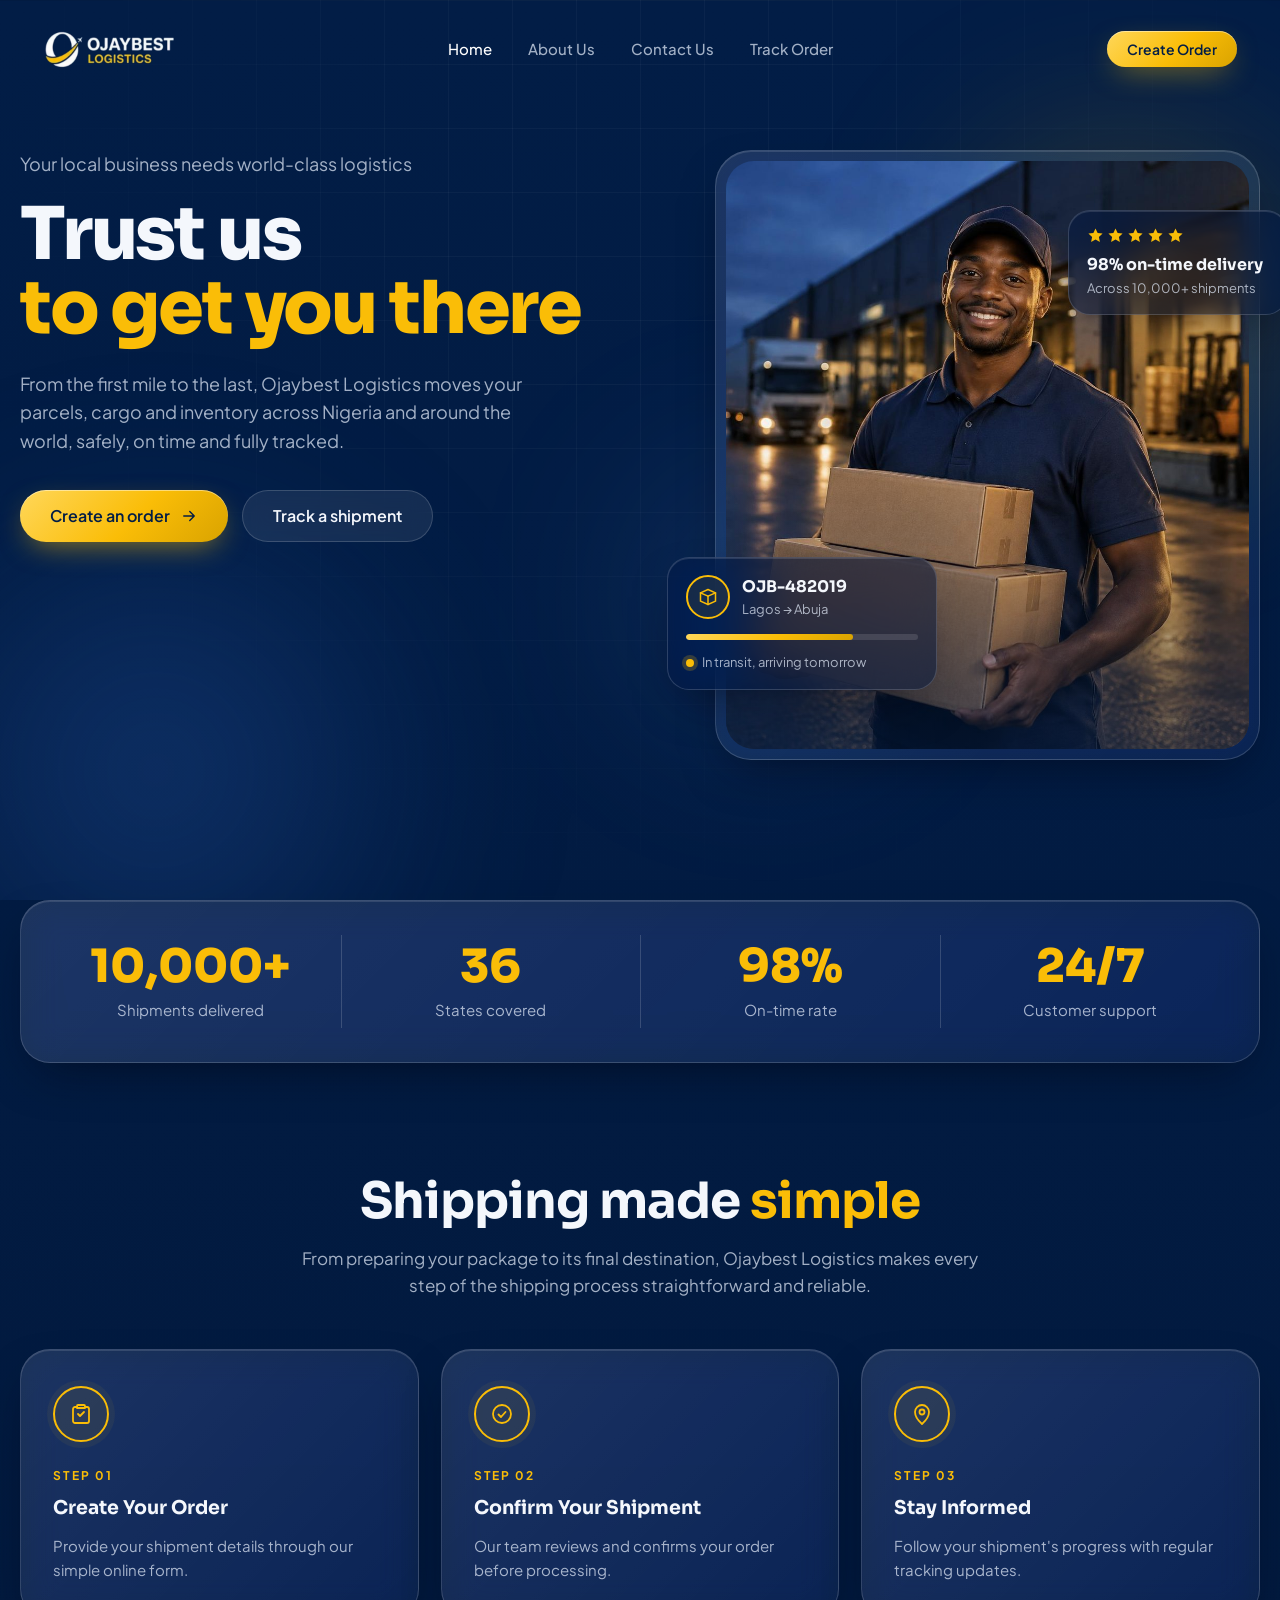
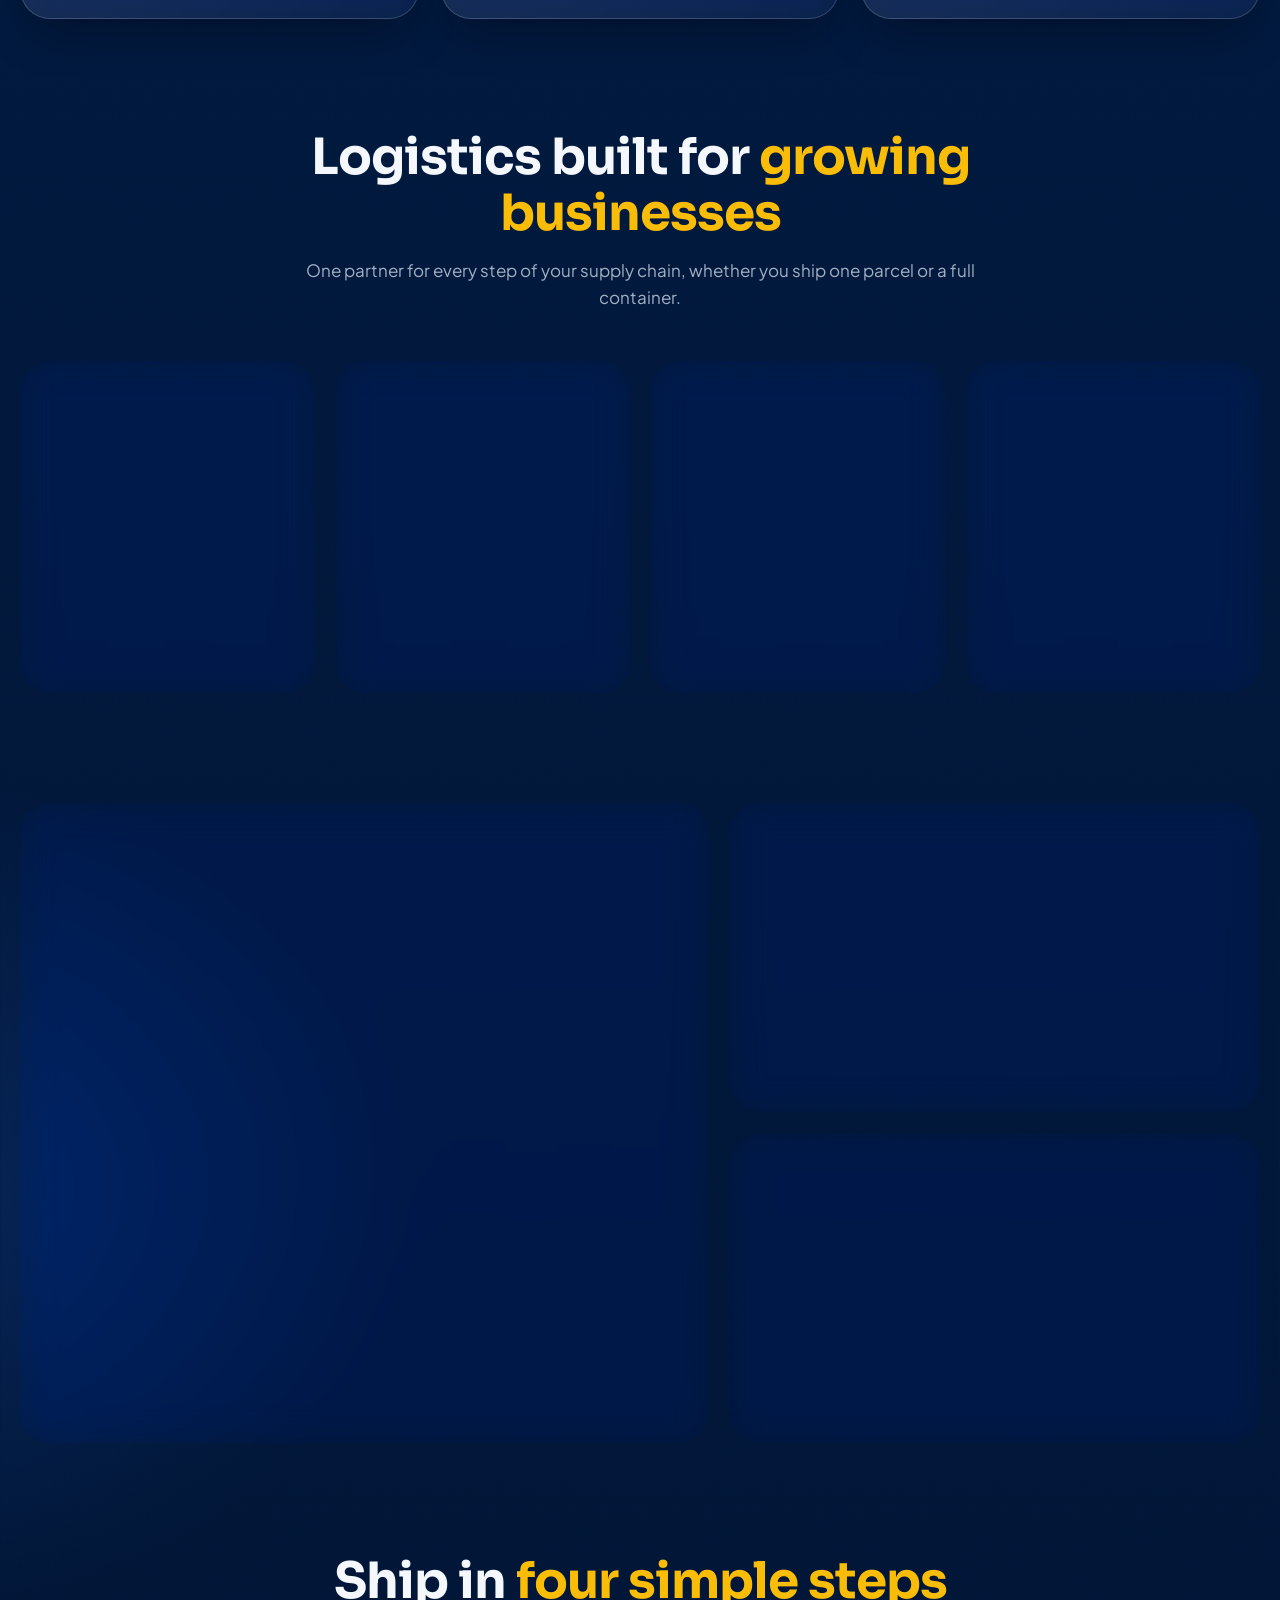
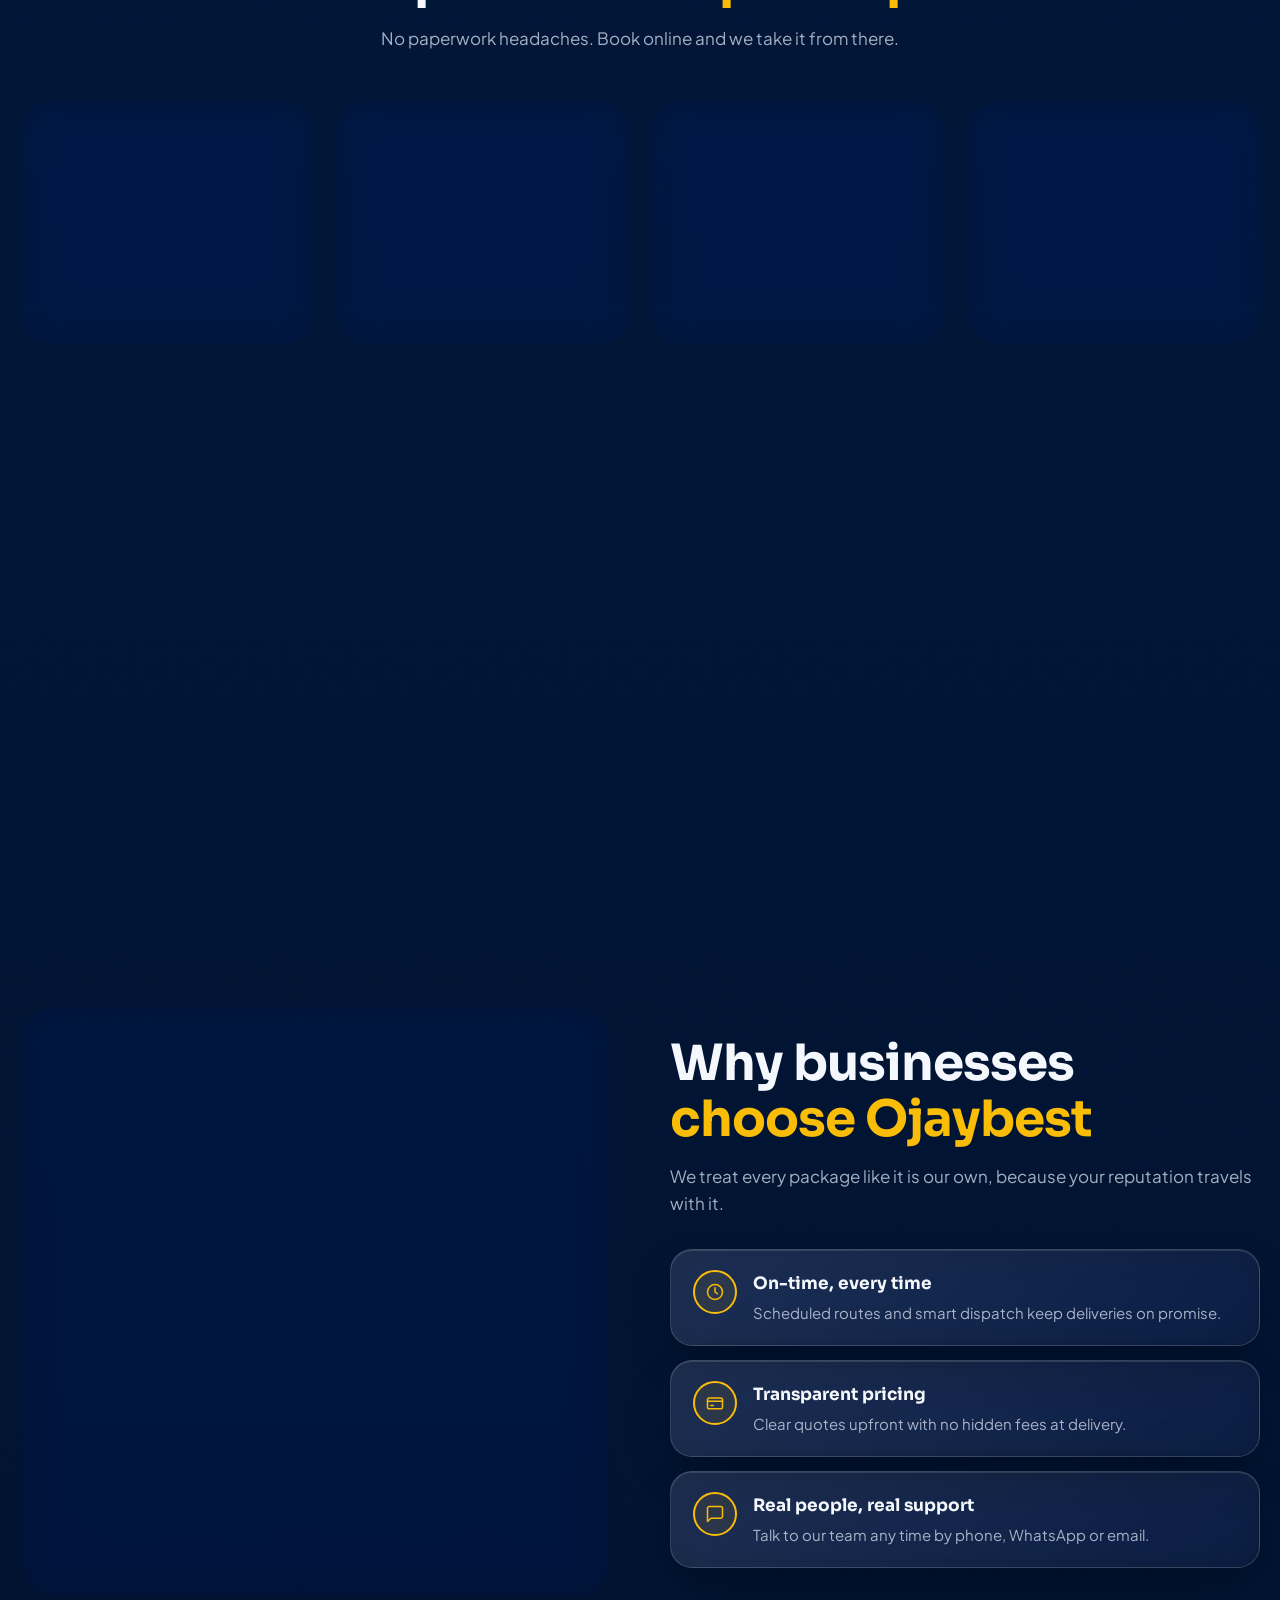
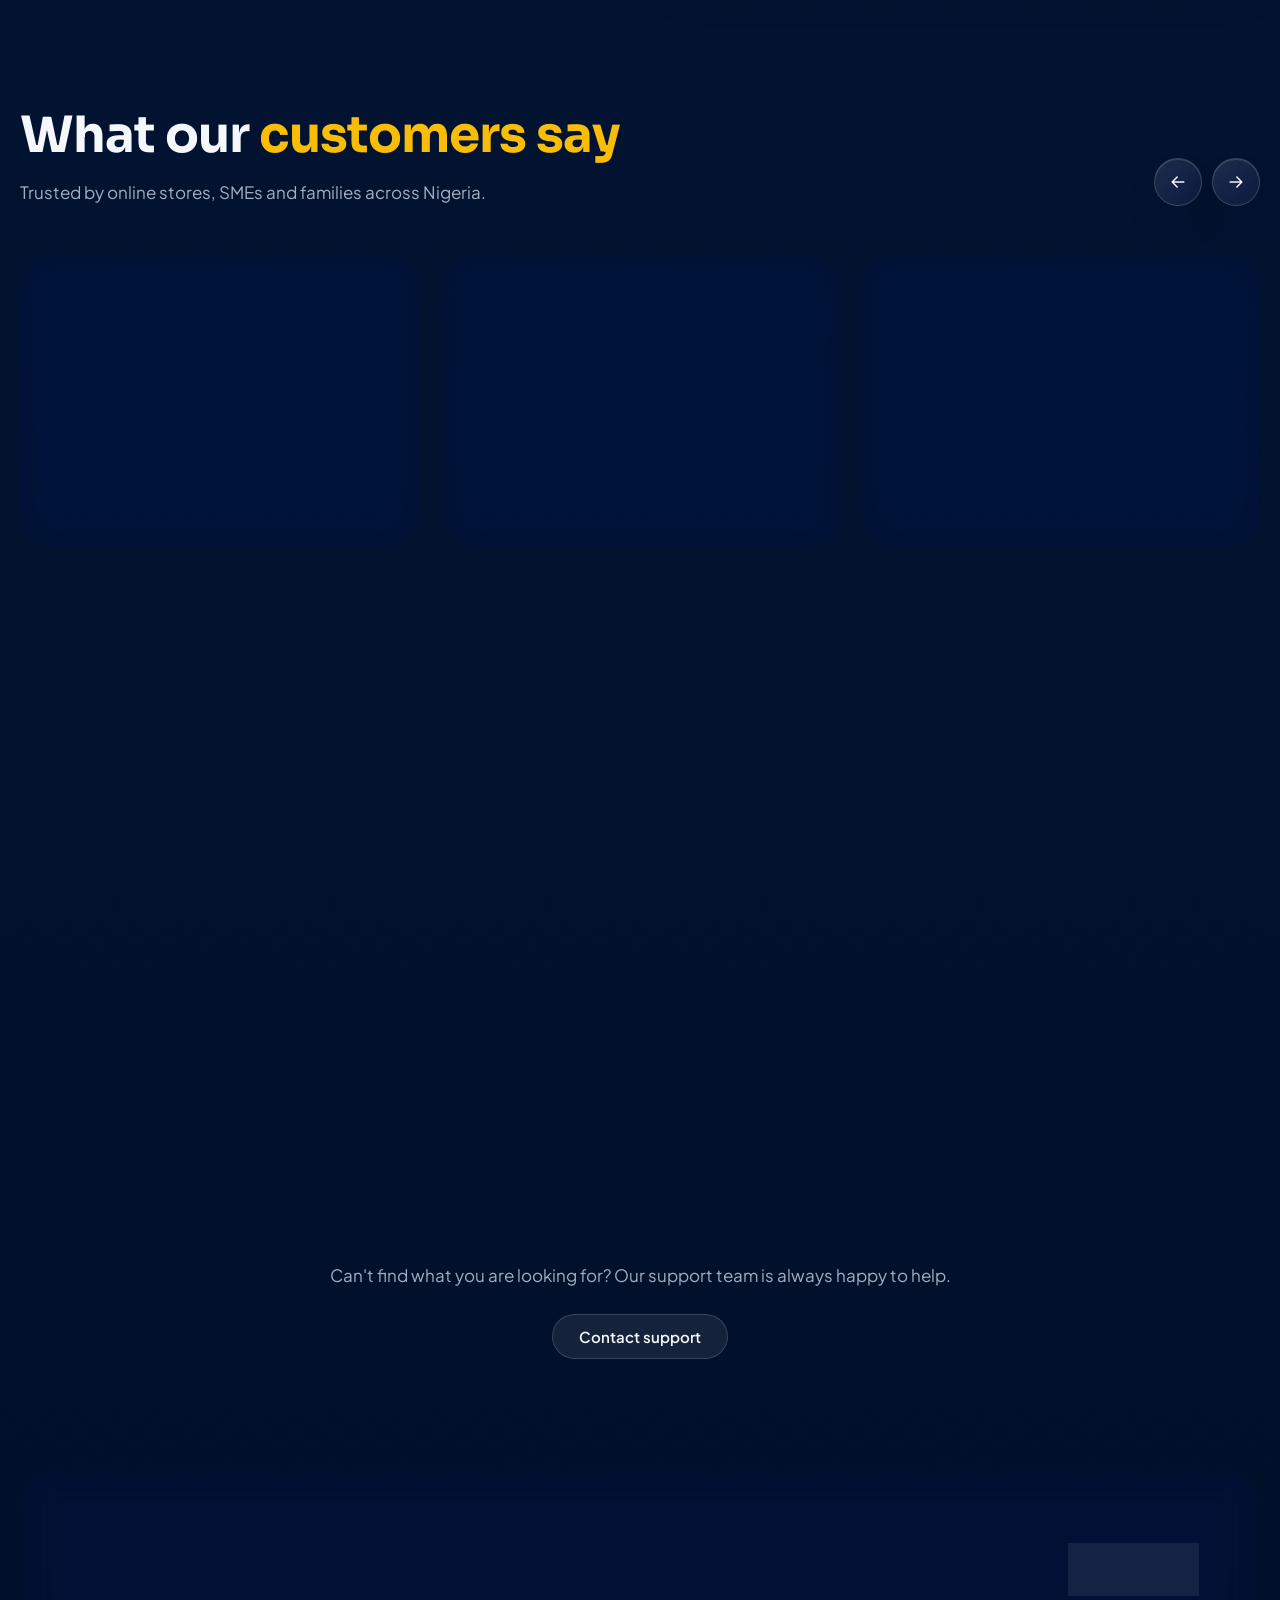
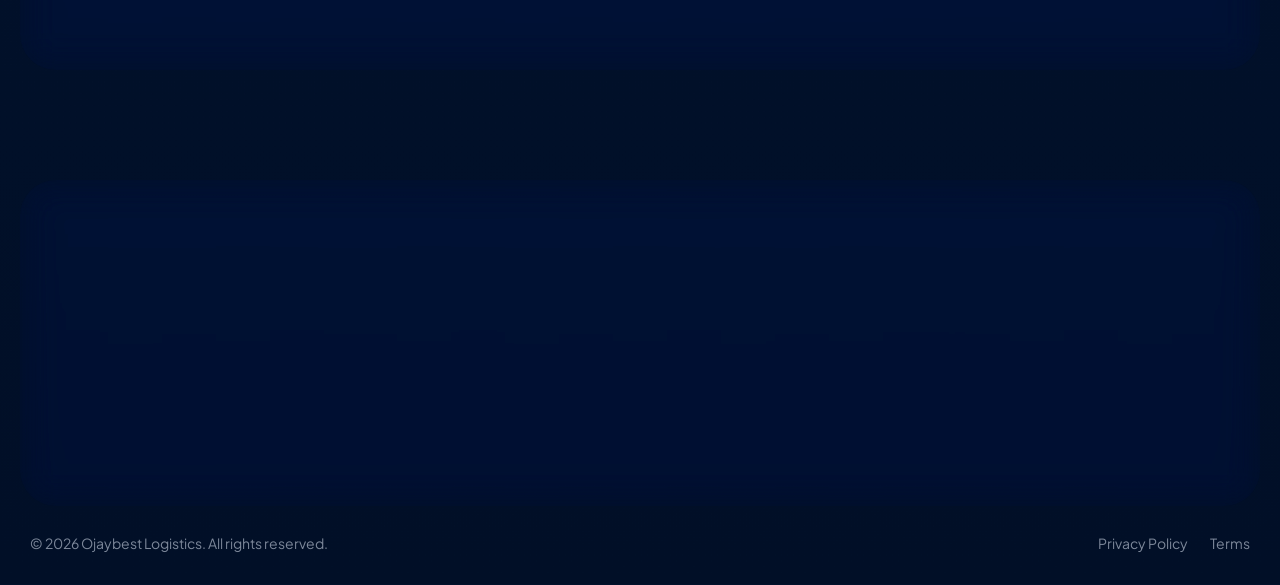
==== commit ea5b1430: "added track-order page" ====
--- a/index.html
+++ b/index.html
@@ -82,20 +82,6 @@
           <a href="track-order/track-order.html" class="btn btn--glass btn--lg">Track a shipment</a>
         </div>
 
-        <form class="quick-track glass" id="quickTrackForm" novalidate>
-          <label for="quickTrackInput" class="quick-track__label">Have a tracking number?</label>
-          <div class="quick-track__row">
-            <span class="quick-track__icon" aria-hidden="true">
-              <svg viewBox="0 0 24 24"><circle cx="11" cy="11" r="7"/><path d="m20 20-3.5-3.5"/></svg>
-            </span>
-            <span class="track-prefix" aria-hidden="true">OJBTR</span>
-            <input id="quickTrackInput" class="track-suffix" type="text" size="1" placeholder="Enter last 5 characters" maxlength="5" autocapitalize="characters" spellcheck="false" autocomplete="off" aria-label="Last 5 characters of your tracking number, OJBTR added automatically" />
-
-
-            <button type="submit" class="btn btn--gold btn--sm">Track</button>
-          </div>
-          <p class="quick-track__error" id="quickTrackError" role="alert"></p>
-        </form>
       </div>
 
       <div class="hero__visual reveal reveal--delay">
@@ -152,6 +138,43 @@
           <p class="stat__num">24/7</p>
           <p class="stat__label">Customer support</p>
         </div>
+      </div>
+    </section>
+
+    <!-- ============ SHIPPING MADE SIMPLE ============ -->
+    <section class="section container" id="shipping-simple">
+      <div class="section__head reveal">
+        <h2 class="section__title">Shipping made <span class="text-gold">simple</span></h2>
+        <p class="section__text">From preparing your package to its final destination, Ojaybest Logistics makes every step of the shipping process straightforward and reliable.</p>
+      </div>
+
+      <div class="simple">
+        <article class="simple__card glass reveal">
+          <span class="icon-ring" aria-hidden="true">
+            <svg viewBox="0 0 24 24"><path d="M9 3h6a1 1 0 0 1 1 1v2H8V4a1 1 0 0 1 1-1z"/><path d="M16 5h2a2 2 0 0 1 2 2v12a2 2 0 0 1-2 2H6a2 2 0 0 1-2-2V7a2 2 0 0 1 2-2h2"/><path d="M9 12l2 2 4-4"/></svg>
+          </span>
+          <p class="simple__num">Step 01</p>
+          <h3 class="simple__title">Create Your Order</h3>
+          <p class="simple__text">Provide your shipment details through our simple online form.</p>
+        </article>
+
+        <article class="simple__card glass reveal">
+          <span class="icon-ring" aria-hidden="true">
+            <svg viewBox="0 0 24 24"><circle cx="12" cy="12" r="9"/><path d="M8.5 12.5 11 15l4.5-5"/></svg>
+          </span>
+          <p class="simple__num">Step 02</p>
+          <h3 class="simple__title">Confirm Your Shipment</h3>
+          <p class="simple__text">Our team reviews and confirms your order before processing.</p>
+        </article>
+
+        <article class="simple__card glass reveal">
+          <span class="icon-ring" aria-hidden="true">
+            <svg viewBox="0 0 24 24"><path d="M12 22s7-6.2 7-12a7 7 0 1 0-14 0c0 5.8 7 12 7 12z"/><circle cx="12" cy="10" r="2.5"/></svg>
+          </span>
+          <p class="simple__num">Step 03</p>
+          <h3 class="simple__title">Stay Informed</h3>
+          <p class="simple__text">Follow your shipment's progress with regular tracking updates.</p>
+        </article>
       </div>
     </section>
 
@@ -492,6 +515,7 @@
 
   <div class="toast glass" id="toast" role="status" aria-live="polite"></div>
 
+  <script src="assets/tracking-shared.js"></script>
   <script src="script.js"></script>
 </body>
 </html>
--- a/styles.css
+++ b/styles.css
@@ -254,7 +254,7 @@
 .hero {
   display: grid;
   grid-template-columns: minmax(0, 1.08fr) minmax(0, 0.92fr);
-  align-items: center;
+  align-items: start;
   gap: 56px;
   padding-top: 150px;
   padding-bottom: 70px;
@@ -908,3 +908,20 @@
   .nf-panel { padding: 60px 22px 54px; border-radius: var(--radius); }
   .nf-actions { gap: 16px 24px; }
 }
+
+/* =========================================================
+   Shipping Made Simple
+   ========================================================= */
+.simple {
+  display: grid;
+  grid-template-columns: repeat(auto-fit, minmax(250px, 1fr));
+  gap: 22px;
+}
+.simple__card { padding: 36px 32px; border-radius: var(--radius-lg); }
+.simple__card .icon-ring { margin-bottom: 24px; }
+.simple__num {
+  font-size: 12px; font-weight: 700; letter-spacing: 0.16em;
+  text-transform: uppercase; color: var(--gold); margin-bottom: 8px;
+}
+.simple__title { font-family: var(--font-display); font-size: 19px; font-weight: 700; }
+.simple__text { margin-top: 10px; color: var(--text-muted); font-size: 15px; }
